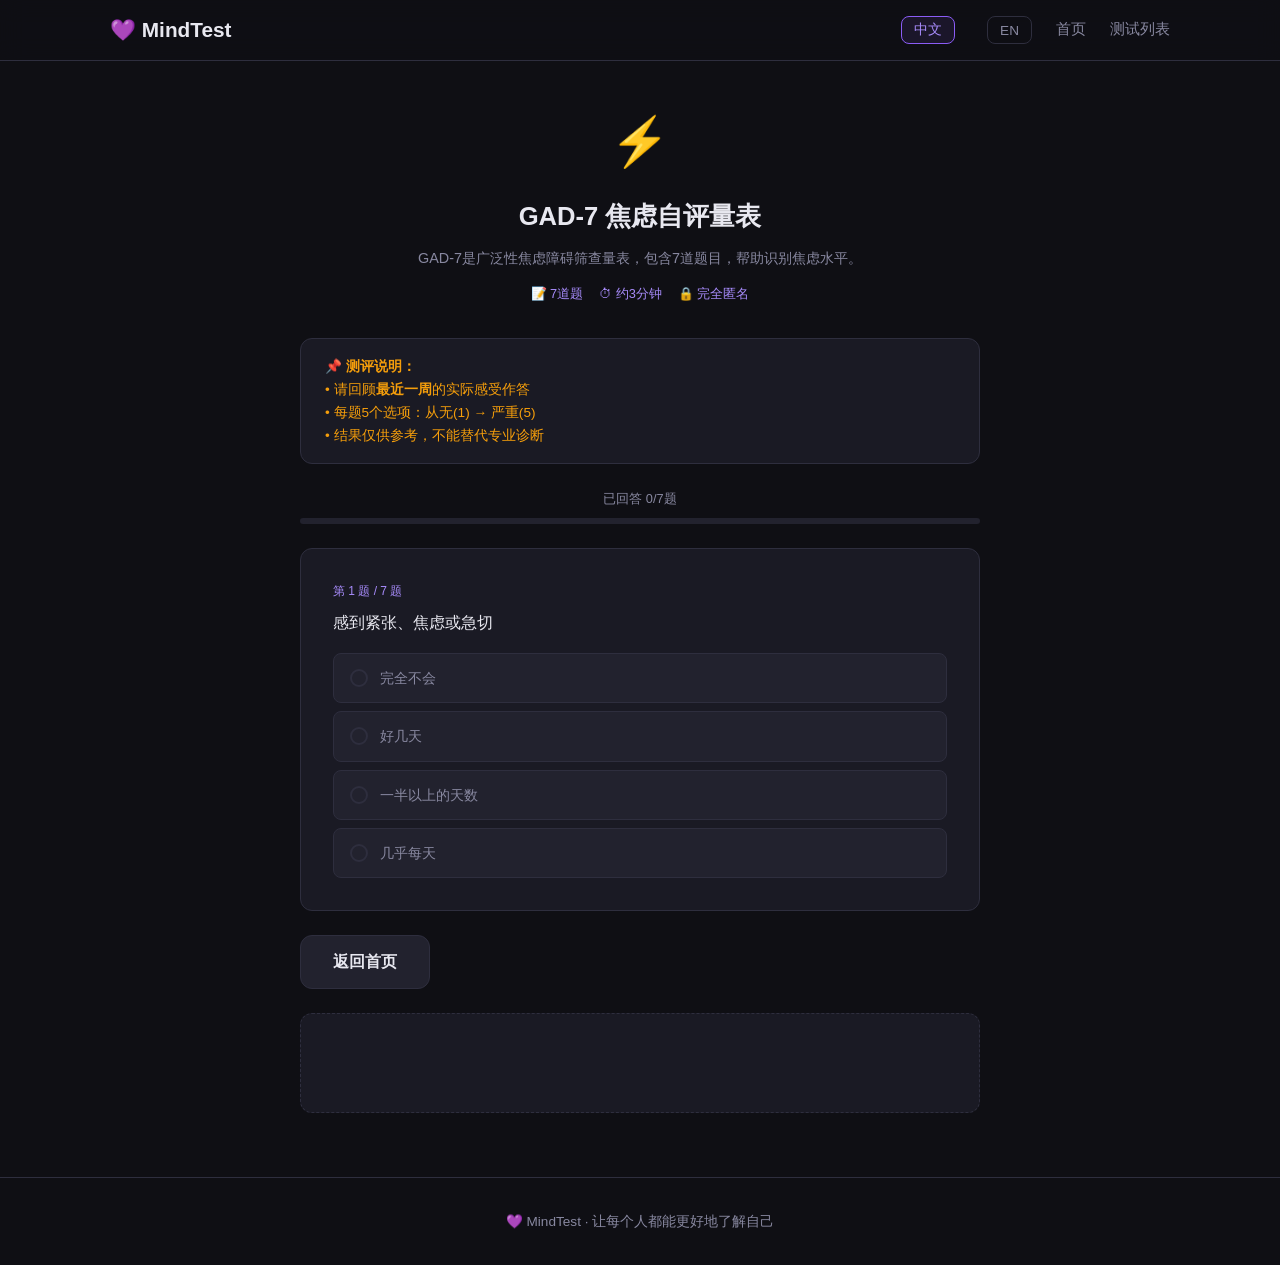
==== gad7.html @ 60235824 "Fix empty string falsy issue: use explicit null/undefined check for translation keys" ====
<!DOCTYPE html>
<html lang="zh-CN">
<head>
<script async src="https://pagead2.googlesyndication.com/pagead/js/adsbygoogle.js?client=ca-pub-4116656020104879" crossorigin="anonymous"></script>
<meta charset="UTF-8">
<meta name="google-adsense-account" content="ca-pub-4116656020104879">
<meta name="viewport" content="width=device-width, initial-scale=1.0">
<title data-i18n="gad7_title_page">GAD-7 焦虑自评量表 | 焦虑症筛查测试 - MindTest</title>
<meta name="description" content="免费在线GAD-7焦虑自评量表，广泛性焦虑障碍筛查工具，7道题快速评估您的焦虑水平。">
<link rel="stylesheet" href="css/style.css">
</head>
<body>
<header class="site-header">
  <div class="container header-inner">
    <a href="index.html" class="logo">💜 MindTest</a>
    <nav class="nav">      <button onclick="switchLang('zh')" id="lang-zh" class="lang-btn active">中文</button>      <button onclick="switchLang('en')" id="lang-en" class="lang-btn">EN</button>
      <a href="index.html" data-i18n="home">首页</a>
      <a href="index.html#tests" data-i18n="tests">所有测试</a>
    </nav>
  </div>
</header>

<div class="test-page">
  <div class="test-header">
    <div class="test-icon">⚡</div>
    <h2 data-i18n="gad7_title">GAD-7 焦虑自评量表</h2>
    <p data-i18n="gad7_desc">GAD-7（广泛性焦虑量表-7项）是广泛性焦虑障碍的筛查工具，7道题即可快速识别焦虑水平，已被临床广泛使用。</p>
    <div class="meta">
      <span data-i18n="gad7_meta_0">📝 7道题</span>
      <span data-i18n="gad7_meta_1">⏱ 约3分钟</span>
      <span data-i18n="gad7_meta_2">🔒 完全匿名</span>
    </div>
  </div>

  <div class="disclaimer" style="margin-bottom:24px;text-align:left" data-i18n="disclaimer_test">
    📌 <strong >测评说明：</strong><br>
    • 请回顾<strong>最近一周</strong>的实际感受作答<br>
    • 每题5个选项：从无(1) → 严重(5)<br>
    • 结果仅供参考，不能替代专业诊断
  </div>

  <div class="progress-text" id="progress-text" data-i18n="progress_text">请完成所有题目后点击提交</div>
  <div class="progress-bar"><div class="progress-fill" id="progress-fill" style="width:0%"></div></div>

  <div id="questions-container"></div>

  <div class="test-actions">
    <a href="index.html" class="btn btn-secondary" data-i18n="back_home">返回首页</a>
    <span></span>
  </div>

  <div class="ad-placeholder" style="margin-top:24px">
    <ins class="adsbygoogle"
          style="display:block"
          data-ad-client="ca-pub-4116656020104879"
          data-ad-slot="4402557622"
          data-ad-format="auto"
          data-full-width-responsive="true"></ins>
  </div>
</div>

<footer class="site-footer">
  <div class="container">
    <p>💜 MindTest · <span data-i18n="footer_slogan">让每个人都能更好地了解自己</span></p>
  </div>
</footer>

<script src="js/tests.js?v=5"></script>
<script src="js/config.js?v=5"></script>
<script src="js/i18n.js?v=5"></script>
<script src="js/main.js?v=5"></script>
<script>(adsbygoogle = window.adsbygoogle || []).push({});</script>
</body>
</html>
---- css/style.css ----
/* ========== Reset & Base ========== */
*, *::before, *::after { box-sizing: border-box; margin: 0; padding: 0; }

:root {
  --bg: #0f0f14;
  --surface: #1a1a24;
  --surface2: #22222e;
  --border: #2e2e3e;
  --text: #e8e8f0;
  --text-muted: #8888a0;
  --accent: #8b5cf6;
  --accent-light: #a78bfa;
  --accent-glow: rgba(139, 92, 246, 0.3);
  --success: #22c55e;
  --warning: #f59e0b;
  --danger: #ef4444;
  --radius: 12px;
  --radius-sm: 8px;
}

body {
  font-family: -apple-system, BlinkMacSystemFont, "Segoe UI", "PingFang SC", "Hiragino Sans GB", "Microsoft YaHei", sans-serif;
  background: var(--bg);
  color: var(--text);
  line-height: 1.7;
  min-height: 100vh;
}

.container { max-width: 1100px; margin: 0 auto; padding: 0 20px; }
a { color: var(--accent-light); text-decoration: none; }
a:hover { color: var(--accent); }

/* ========== Header ========== */
.lang-btn { background: transparent; border: 1px solid var(--border); color: var(--text-muted); padding: 4px 12px; border-radius: var(--radius-sm); cursor: pointer; font-size: 0.85rem; transition: all .2s; margin-left: 8px; }
.lang-btn:hover, .lang-btn.active { border-color: var(--accent); color: var(--accent-light); background: rgba(139,92,246,0.1); }
.site-header {
  background: rgba(15,15,20,0.9);
  backdrop-filter: blur(12px);
  border-bottom: 1px solid var(--border);
  position: sticky; top: 0; z-index: 100;
}
.header-inner { display: flex; align-items: center; justify-content: space-between; height: 60px; }
.logo { font-size: 1.3rem; font-weight: 700; color: var(--text) !important; }
.nav { display: flex; gap: 24px; }
.nav a { color: var(--text-muted); font-size: 0.95rem; transition: color .2s; }
.nav a:hover, .nav a.active { color: var(--accent-light); }

/* ========== Hero ========== */
.hero {
  padding: 80px 0 60px;
  text-align: center;
  background: radial-gradient(ellipse at 50% 0%, var(--accent-glow) 0%, transparent 60%);
}
.hero h1 { font-size: 2.4rem; font-weight: 800; margin-bottom: 16px; line-height: 1.3; }
.hero p { font-size: 1.1rem; color: var(--text-muted); margin-bottom: 32px; }
.btn { display: inline-block; padding: 12px 32px; border-radius: var(--radius); font-weight: 600; font-size: 1rem; transition: all .2s; cursor: pointer; border: none; }
.btn-primary { background: var(--accent); color: #fff; }
.btn-primary:hover { background: var(--accent-light); color: #fff; transform: translateY(-1px); box-shadow: 0 8px 24px var(--accent-glow); }

/* ========== Tests Section ========== */
.tests-section { padding: 60px 0; }
.section-title { font-size: 1.6rem; font-weight: 700; margin-bottom: 32px; text-align: center; }
.tests-grid { display: grid; grid-template-columns: repeat(auto-fill, minmax(300px, 1fr)); gap: 20px; }

.test-card {
  background: var(--surface);
  border: 1px solid var(--border);
  border-radius: var(--radius);
  padding: 28px;
  transition: all .25s;
  display: block;
  color: var(--text);
}
.test-card:hover { border-color: var(--accent); transform: translateY(-3px); box-shadow: 0 12px 32px rgba(0,0,0,.3); }
.test-icon { font-size: 2.2rem; margin-bottom: 12px; }
.test-card h3 { font-size: 1.15rem; font-weight: 700; margin-bottom: 8px; }
.test-card p { font-size: 0.9rem; color: var(--text-muted); margin-bottom: 16px; }
.test-meta { font-size: 0.8rem; color: var(--accent-light); background: var(--surface2); padding: 4px 10px; border-radius: 20px; }

/* ========== Features ========== */
.features { padding: 60px 0; background: var(--surface); }
.features-grid { display: grid; grid-template-columns: repeat(auto-fill, minmax(220px, 1fr)); gap: 24px; }
.feature-item { text-align: center; padding: 20px; }
.feature-icon { font-size: 2rem; margin-bottom: 12px; }
.feature-item h3 { font-size: 1rem; margin-bottom: 8px; }
.feature-item p { font-size: 0.85rem; color: var(--text-muted); }

/* ========== About ========== */
.about-section { padding: 60px 0; }
.about-section p { max-width: 700px; margin: 0 auto 16px; text-align: center; color: var(--text-muted); }
.disclaimer { background: var(--surface); border: 1px solid var(--border); border-radius: var(--radius); padding: 16px 24px; font-size: 0.85rem; color: var(--warning); margin-top: 24px; text-align: center; display: block; }
.about-section .disclaimer { margin: 24px auto 0; max-width: 700px; }

/* ========== Footer ========== */
.site-footer { padding: 32px 0; text-align: center; border-top: 1px solid var(--border); color: var(--text-muted); font-size: 0.85rem; }
.footer-note { font-size: 0.75rem; margin-top: 8px; }

/* ========== Test Page ========== */
.test-page { max-width: 720px; margin: 0 auto; padding: 40px 20px; }
.test-header { text-align: center; margin-bottom: 32px; }
.test-header .test-icon { font-size: 3rem; }
.test-header h2 { font-size: 1.6rem; margin: 12px 0 8px; }
.test-header p { color: var(--text-muted); font-size: 0.9rem; }
.test-header .meta { display: inline-flex; gap: 16px; margin-top: 12px; font-size: 0.8rem; color: var(--accent-light); }

.progress-bar { background: var(--surface2); border-radius: 20px; height: 6px; margin-bottom: 24px; overflow: hidden; }
.progress-fill { height: 100%; background: var(--accent); border-radius: 20px; transition: width .3s; }
.progress-text { text-align: center; font-size: 0.8rem; color: var(--text-muted); margin-bottom: 8px; }

.question-block { background: var(--surface); border: 1px solid var(--border); border-radius: var(--radius); padding: 32px; margin-bottom: 16px; animation: fadeIn 0.3s ease; }
@keyframes fadeIn { from { opacity: 0; transform: translateY(10px); } to { opacity: 1; transform: translateY(0); } }
.question-num { font-size: 0.75rem; color: var(--accent-light); margin-bottom: 8px; }
.question-text { font-size: 1rem; font-weight: 500; margin-bottom: 16px; }
.options { display: flex; flex-direction: column; gap: 8px; }
.option-label { display: flex; align-items: center; gap: 12px; padding: 12px 16px; background: var(--surface2); border: 1px solid var(--border); border-radius: var(--radius-sm); cursor: pointer; transition: all .2s; }
.option-label:hover { border-color: var(--accent); background: rgba(139,92,246,0.1); }
.option-label input { display: none; }
.option-label .radio { width: 18px; height: 18px; border: 2px solid var(--border); border-radius: 50%; display: flex; align-items: center; justify-content: center; flex-shrink: 0; transition: all .2s; }
.option-label input:checked ~ .radio { border-color: var(--accent); background: var(--accent); }
.option-label input:checked ~ .radio::after { content: ""; width: 6px; height: 6px; background: #fff; border-radius: 50%; }
.option-label input:checked ~ .option-text { color: var(--accent-light); }
.option-text { font-size: 0.9rem; color: var(--text-muted); transition: color .2s; }

.test-actions { display: flex; justify-content: space-between; margin-top: 24px; gap: 12px; }
.btn-secondary { background: var(--surface2); color: var(--text); border: 1px solid var(--border); }
.btn-secondary:hover { border-color: var(--accent); color: var(--text); }
.btn:disabled { opacity: 0.4; cursor: not-allowed; }

/* ========== Result Page ========== */
.result-page { max-width: 720px; margin: 0 auto; padding: 40px 20px; }
.result-card { background: var(--surface); border: 1px solid var(--border); border-radius: var(--radius); padding: 32px; margin-bottom: 24px; text-align: center; }
.result-score { font-size: 3rem; font-weight: 800; color: var(--accent-light); }
.result-level { font-size: 1.2rem; margin: 8px 0; font-weight: 600; }
.result-desc { color: var(--text-muted); font-size: 0.9rem; }
.level-normal { color: var(--success); }
.level-mild { color: var(--warning); }
.level-severe { color: var(--danger); }

.factor-grid { display: grid; grid-template-columns: repeat(auto-fill, minmax(200px, 1fr)); gap: 12px; margin-top: 20px; }
.factor-item { background: var(--surface2); border-radius: var(--radius-sm); padding: 16px; text-align: center; }
.factor-name { font-size: 0.85rem; color: var(--text-muted); margin-bottom: 4px; }
.factor-score { font-size: 1.4rem; font-weight: 700; }
.factor-bar { height: 4px; background: var(--border); border-radius: 2px; margin-top: 8px; overflow: hidden; }
.factor-bar-fill { height: 100%; border-radius: 2px; }

.result-actions { display: flex; justify-content: center; gap: 12px; margin-top: 32px; }

.ad-placeholder {
  background: var(--surface);
  border: 1px dashed var(--border);
  border-radius: var(--radius);
  padding: 16px;
  margin: 24px 0;
  min-height: 100px;
  display: flex;
  align-items: center;
  justify-content: center;
}
.ad-placeholder ins {
  border: none;
  margin: 0;
  padding: 0;
}

@media (max-width: 600px) {
  .hero h1 { font-size: 1.6rem; }
  .tests-grid { grid-template-columns: 1fr; }
  .nav { gap: 16px; }
}
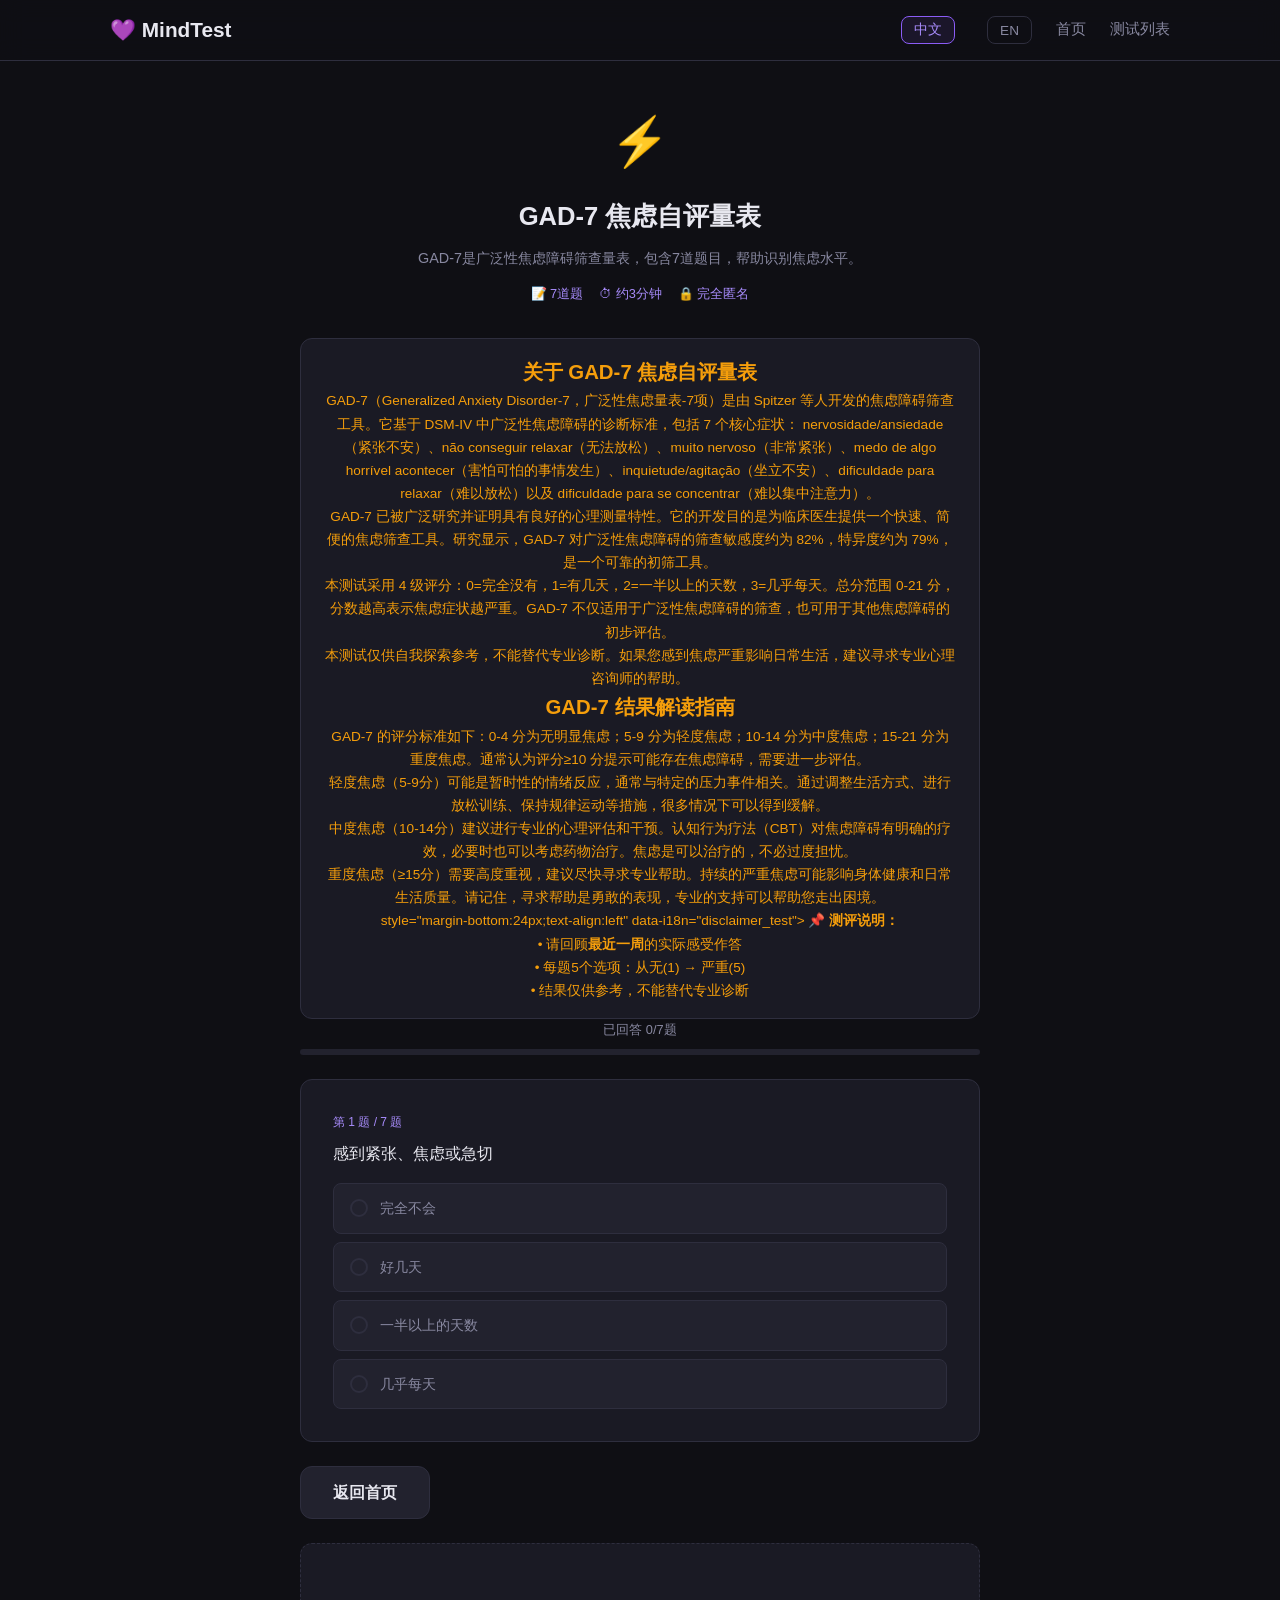
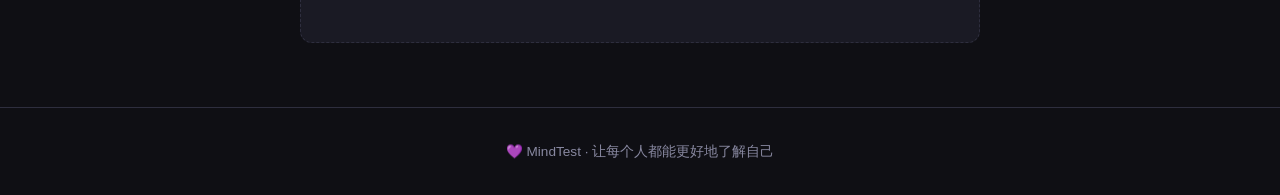
==== commit 419c858c: "Add substantial content to test pages for AdSense approval" ====
--- a/gad7.html
+++ b/gad7.html
@@ -32,7 +32,25 @@
     </div>
   </div>
 
-  <div class="disclaimer" style="margin-bottom:24px;text-align:left" data-i18n="disclaimer_test">
+  <div class="disclaimer"
+  <!-- Test Description -->
+  <div class="test-content-section">
+    <h2 data-i18n="gad7_intro_title">关于 GAD-7 焦虑自评量表</h2>
+    <p data-i18n="gad7_intro_p1">GAD-7（Generalized Anxiety Disorder-7，广泛性焦虑量表-7项）是由 Spitzer 等人开发的焦虑障碍筛查工具。它基于 DSM-IV 中广泛性焦虑障碍的诊断标准，包括 7 个核心症状： nervosidade/ansiedade（紧张不安）、não conseguir relaxar（无法放松）、muito nervoso（非常紧张）、medo de algo horrível acontecer（害怕可怕的事情发生）、inquietude/agitação（坐立不安）、dificuldade para relaxar（难以放松）以及 dificuldade para se concentrar（难以集中注意力）。</p>
+    <p data-i18n="gad7_intro_p2">GAD-7 已被广泛研究并证明具有良好的心理测量特性。它的开发目的是为临床医生提供一个快速、简便的焦虑筛查工具。研究显示，GAD-7 对广泛性焦虑障碍的筛查敏感度约为 82%，特异度约为 79%，是一个可靠的初筛工具。</p>
+    <p data-i18n="gad7_intro_p3">本测试采用 4 级评分：0=完全没有，1=有几天，2=一半以上的天数，3=几乎每天。总分范围 0-21 分，分数越高表示焦虑症状越严重。GAD-7 不仅适用于广泛性焦虑障碍的筛查，也可用于其他焦虑障碍的初步评估。</p>
+    <p data-i18n="gad7_intro_p4">本测试仅供自我探索参考，不能替代专业诊断。如果您感到焦虑严重影响日常生活，建议寻求专业心理咨询师的帮助。</p>
+  </div>
+
+  <!-- Result Interpretation -->
+  <div class="test-content-section">
+    <h2 data-i18n="gad7_result_title">GAD-7 结果解读指南</h2>
+    <p data-i18n="gad7_result_p1">GAD-7 的评分标准如下：0-4 分为无明显焦虑；5-9 分为轻度焦虑；10-14 分为中度焦虑；15-21 分为重度焦虑。通常认为评分≥10 分提示可能存在焦虑障碍，需要进一步评估。</p>
+    <p data-i18n="gad7_result_p2">轻度焦虑（5-9分）可能是暂时性的情绪反应，通常与特定的压力事件相关。通过调整生活方式、进行放松训练、保持规律运动等措施，很多情况下可以得到缓解。</p>
+    <p data-i18n="gad7_result_p3">中度焦虑（10-14分）建议进行专业的心理评估和干预。认知行为疗法（CBT）对焦虑障碍有明确的疗效，必要时也可以考虑药物治疗。焦虑是可以治疗的，不必过度担忧。</p>
+    <p data-i18n="gad7_result_p4">重度焦虑（≥15分）需要高度重视，建议尽快寻求专业帮助。持续的严重焦虑可能影响身体健康和日常生活质量。请记住，寻求帮助是勇敢的表现，专业的支持可以帮助您走出困境。</p>
+  </div>
+ style="margin-bottom:24px;text-align:left" data-i18n="disclaimer_test">
     📌 <strong >测评说明：</strong><br>
     • 请回顾<strong>最近一周</strong>的实际感受作答<br>
     • 每题5个选项：从无(1) → 严重(5)<br>
@@ -65,10 +83,10 @@
   </div>
 </footer>
 
-<script src="js/tests.js?v=5"></script>
-<script src="js/config.js?v=5"></script>
-<script src="js/i18n.js?v=5"></script>
-<script src="js/main.js?v=5"></script>
+<script src="js/tests.js?v=7"></script>
+<script src="js/config.js?v=7"></script>
+<script src="js/i18n.js?v=7"></script>
+<script src="js/main.js?v=7"></script>
 <script>(adsbygoogle = window.adsbygoogle || []).push({});</script>
 </body>
 </html>
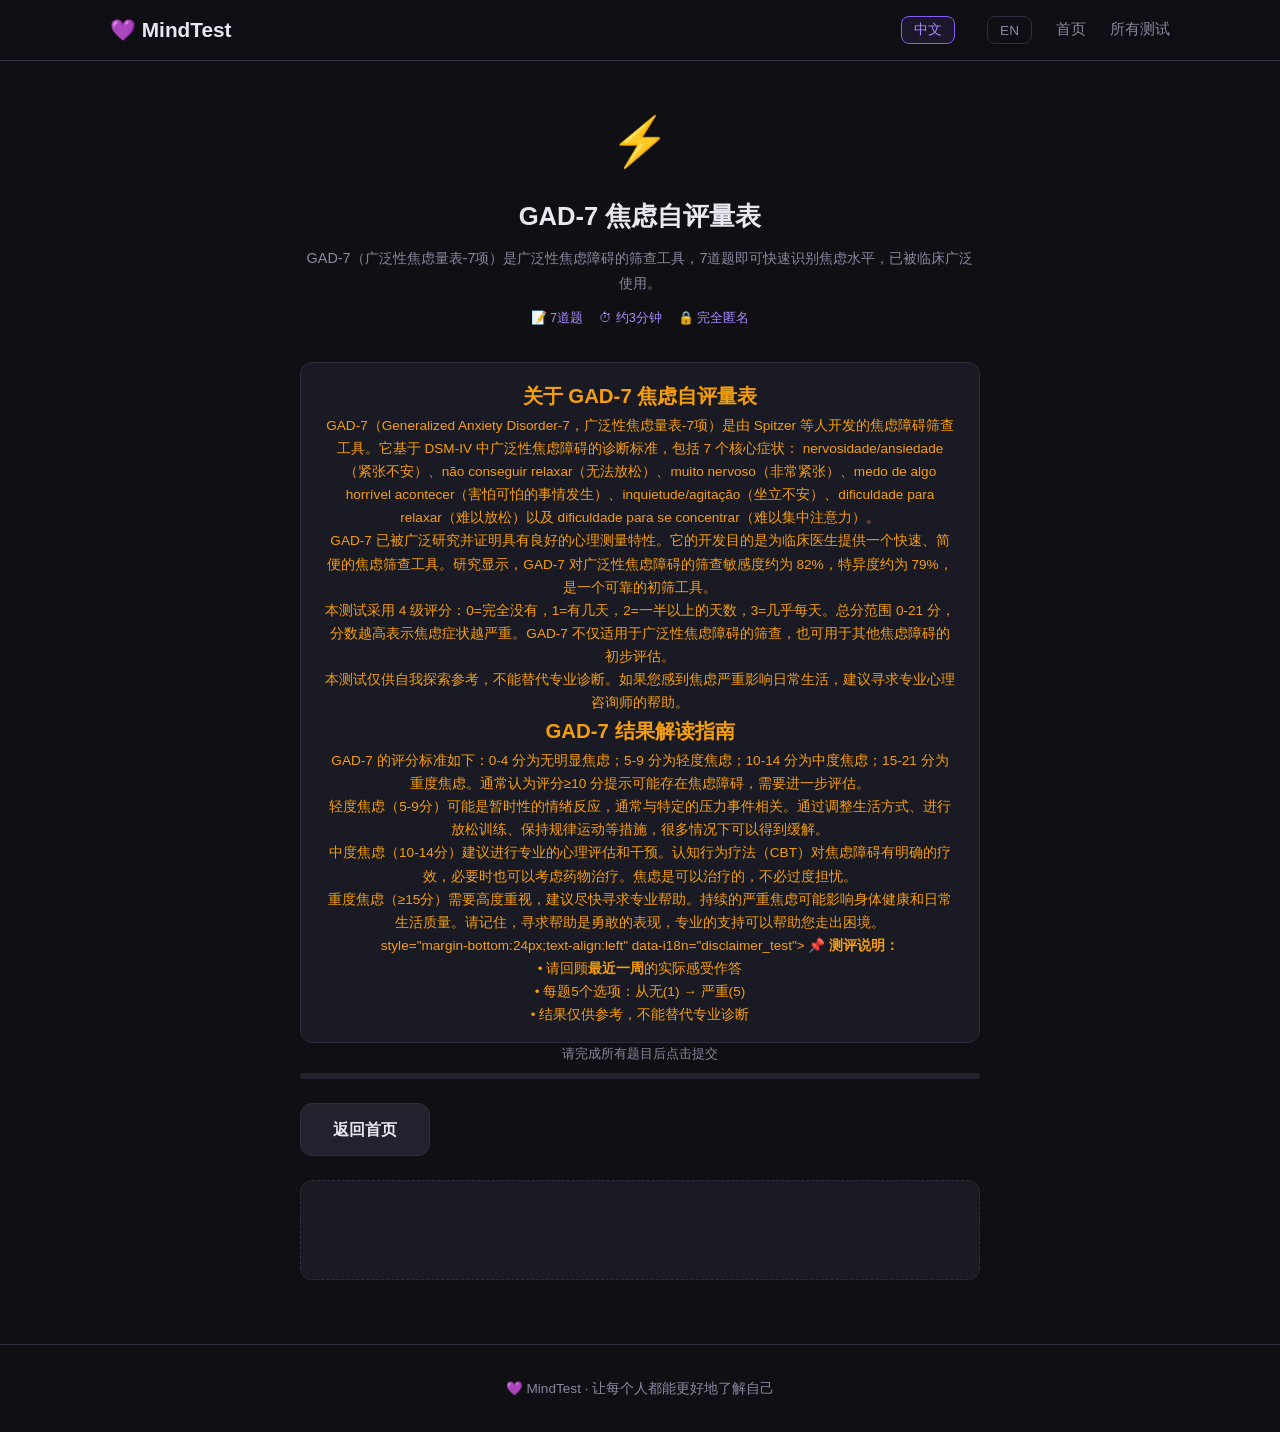
==== commit 30e4503c: "Fix broken disclaimer divs in test pages" ====
--- a/gad7.html
+++ b/gad7.html
@@ -83,10 +83,10 @@
   </div>
 </footer>
 
-<script src="js/tests.js?v=7"></script>
-<script src="js/config.js?v=7"></script>
-<script src="js/i18n.js?v=7"></script>
-<script src="js/main.js?v=7"></script>
+<script src="js/tests.js?v=8"></script>
+<script src="js/config.js?v=8"></script>
+<script src="js/i18n.js?v=8"></script>
+<script src="js/main.js?v=8"></script>
 <script>(adsbygoogle = window.adsbygoogle || []).push({});</script>
 </body>
 </html>
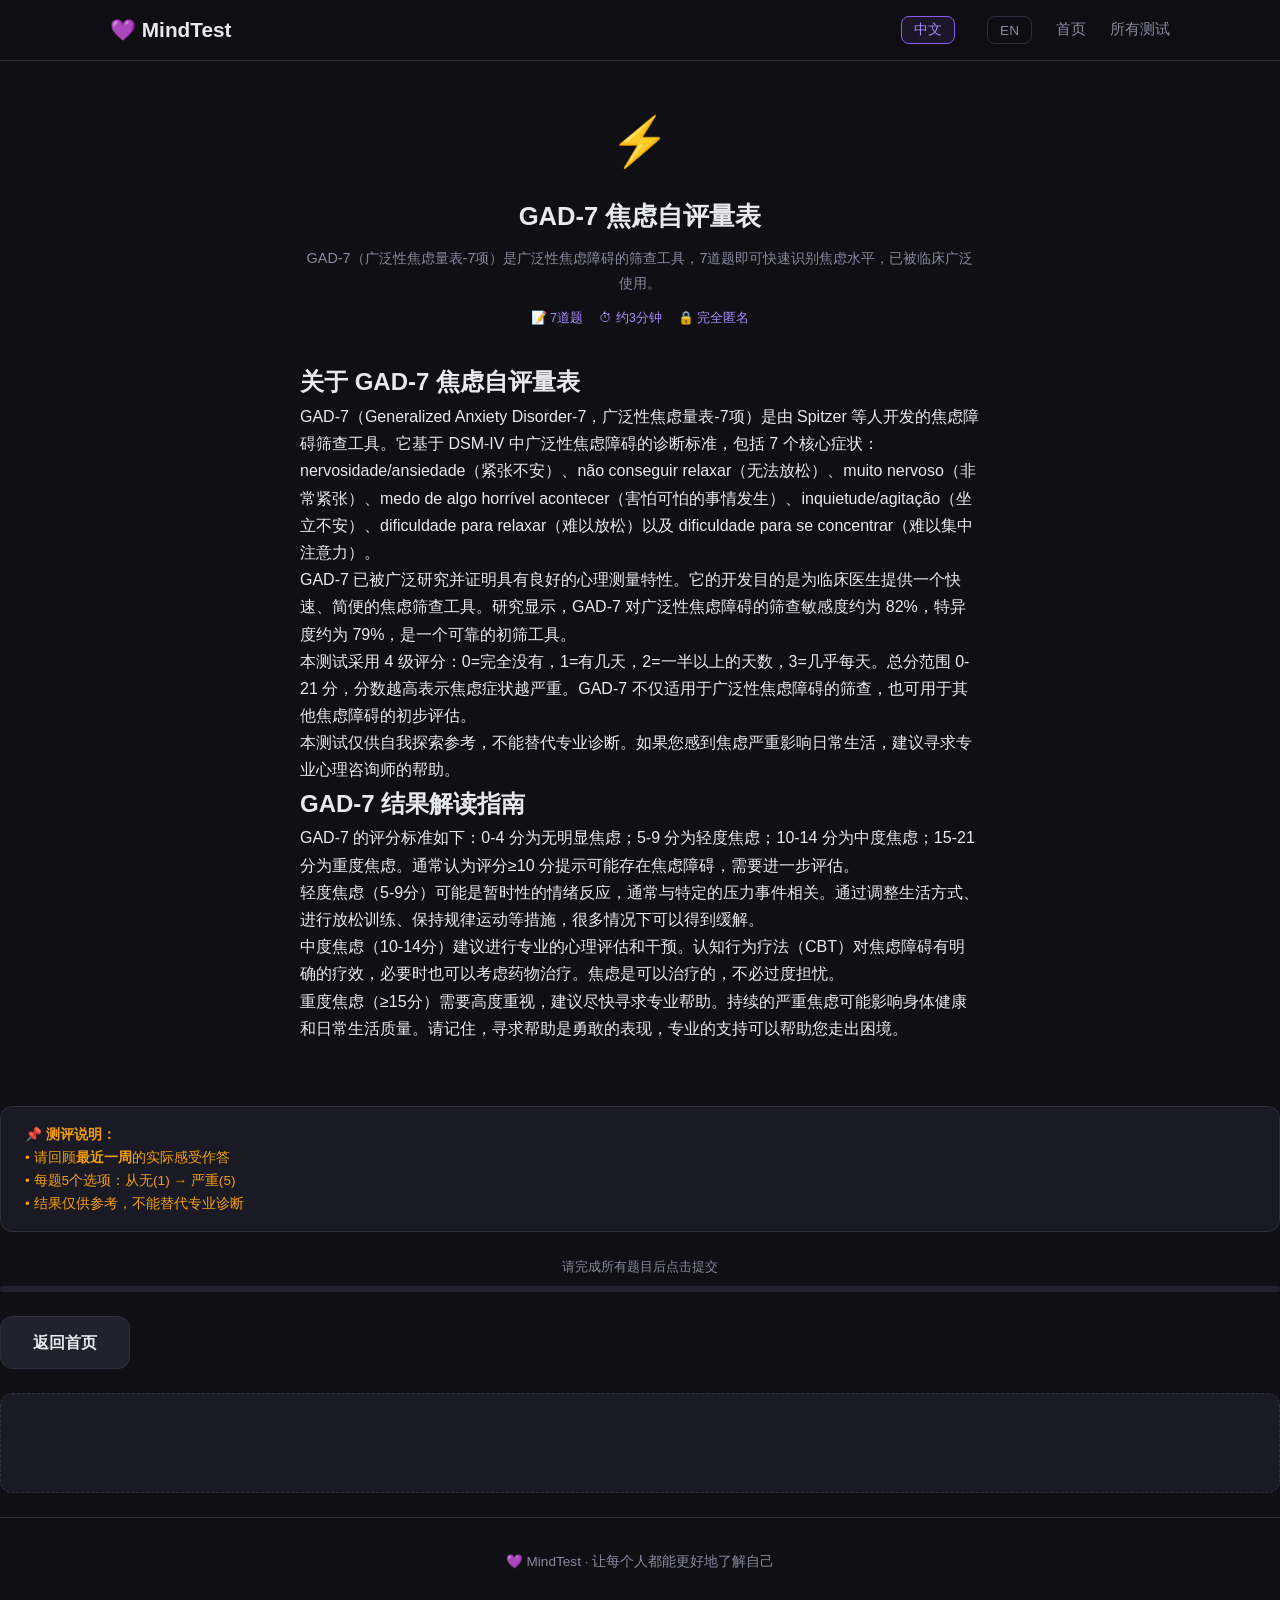
==== commit a3dca4e2: "Fix HTML structure: proper disclaimer div placement and update cache version to v=9" ====
--- a/gad7.html
+++ b/gad7.html
@@ -1,92 +1,93 @@
-<!DOCTYPE html>
-<html lang="zh-CN">
-<head>
-<script async src="https://pagead2.googlesyndication.com/pagead/js/adsbygoogle.js?client=ca-pub-4116656020104879" crossorigin="anonymous"></script>
-<meta charset="UTF-8">
-<meta name="google-adsense-account" content="ca-pub-4116656020104879">
-<meta name="viewport" content="width=device-width, initial-scale=1.0">
-<title data-i18n="gad7_title_page">GAD-7 焦虑自评量表 | 焦虑症筛查测试 - MindTest</title>
-<meta name="description" content="免费在线GAD-7焦虑自评量表，广泛性焦虑障碍筛查工具，7道题快速评估您的焦虑水平。">
-<link rel="stylesheet" href="css/style.css">
-</head>
-<body>
-<header class="site-header">
-  <div class="container header-inner">
-    <a href="index.html" class="logo">💜 MindTest</a>
-    <nav class="nav">      <button onclick="switchLang('zh')" id="lang-zh" class="lang-btn active">中文</button>      <button onclick="switchLang('en')" id="lang-en" class="lang-btn">EN</button>
-      <a href="index.html" data-i18n="home">首页</a>
-      <a href="index.html#tests" data-i18n="tests">所有测试</a>
-    </nav>
-  </div>
-</header>
-
-<div class="test-page">
-  <div class="test-header">
-    <div class="test-icon">⚡</div>
-    <h2 data-i18n="gad7_title">GAD-7 焦虑自评量表</h2>
-    <p data-i18n="gad7_desc">GAD-7（广泛性焦虑量表-7项）是广泛性焦虑障碍的筛查工具，7道题即可快速识别焦虑水平，已被临床广泛使用。</p>
-    <div class="meta">
-      <span data-i18n="gad7_meta_0">📝 7道题</span>
-      <span data-i18n="gad7_meta_1">⏱ 约3分钟</span>
-      <span data-i18n="gad7_meta_2">🔒 完全匿名</span>
-    </div>
-  </div>
-
-  <div class="disclaimer"
-  <!-- Test Description -->
-  <div class="test-content-section">
-    <h2 data-i18n="gad7_intro_title">关于 GAD-7 焦虑自评量表</h2>
-    <p data-i18n="gad7_intro_p1">GAD-7（Generalized Anxiety Disorder-7，广泛性焦虑量表-7项）是由 Spitzer 等人开发的焦虑障碍筛查工具。它基于 DSM-IV 中广泛性焦虑障碍的诊断标准，包括 7 个核心症状： nervosidade/ansiedade（紧张不安）、não conseguir relaxar（无法放松）、muito nervoso（非常紧张）、medo de algo horrível acontecer（害怕可怕的事情发生）、inquietude/agitação（坐立不安）、dificuldade para relaxar（难以放松）以及 dificuldade para se concentrar（难以集中注意力）。</p>
-    <p data-i18n="gad7_intro_p2">GAD-7 已被广泛研究并证明具有良好的心理测量特性。它的开发目的是为临床医生提供一个快速、简便的焦虑筛查工具。研究显示，GAD-7 对广泛性焦虑障碍的筛查敏感度约为 82%，特异度约为 79%，是一个可靠的初筛工具。</p>
-    <p data-i18n="gad7_intro_p3">本测试采用 4 级评分：0=完全没有，1=有几天，2=一半以上的天数，3=几乎每天。总分范围 0-21 分，分数越高表示焦虑症状越严重。GAD-7 不仅适用于广泛性焦虑障碍的筛查，也可用于其他焦虑障碍的初步评估。</p>
-    <p data-i18n="gad7_intro_p4">本测试仅供自我探索参考，不能替代专业诊断。如果您感到焦虑严重影响日常生活，建议寻求专业心理咨询师的帮助。</p>
-  </div>
-
-  <!-- Result Interpretation -->
-  <div class="test-content-section">
-    <h2 data-i18n="gad7_result_title">GAD-7 结果解读指南</h2>
-    <p data-i18n="gad7_result_p1">GAD-7 的评分标准如下：0-4 分为无明显焦虑；5-9 分为轻度焦虑；10-14 分为中度焦虑；15-21 分为重度焦虑。通常认为评分≥10 分提示可能存在焦虑障碍，需要进一步评估。</p>
-    <p data-i18n="gad7_result_p2">轻度焦虑（5-9分）可能是暂时性的情绪反应，通常与特定的压力事件相关。通过调整生活方式、进行放松训练、保持规律运动等措施，很多情况下可以得到缓解。</p>
-    <p data-i18n="gad7_result_p3">中度焦虑（10-14分）建议进行专业的心理评估和干预。认知行为疗法（CBT）对焦虑障碍有明确的疗效，必要时也可以考虑药物治疗。焦虑是可以治疗的，不必过度担忧。</p>
-    <p data-i18n="gad7_result_p4">重度焦虑（≥15分）需要高度重视，建议尽快寻求专业帮助。持续的严重焦虑可能影响身体健康和日常生活质量。请记住，寻求帮助是勇敢的表现，专业的支持可以帮助您走出困境。</p>
-  </div>
- style="margin-bottom:24px;text-align:left" data-i18n="disclaimer_test">
-    📌 <strong >测评说明：</strong><br>
-    • 请回顾<strong>最近一周</strong>的实际感受作答<br>
-    • 每题5个选项：从无(1) → 严重(5)<br>
-    • 结果仅供参考，不能替代专业诊断
-  </div>
-
-  <div class="progress-text" id="progress-text" data-i18n="progress_text">请完成所有题目后点击提交</div>
-  <div class="progress-bar"><div class="progress-fill" id="progress-fill" style="width:0%"></div></div>
-
-  <div id="questions-container"></div>
-
-  <div class="test-actions">
-    <a href="index.html" class="btn btn-secondary" data-i18n="back_home">返回首页</a>
-    <span></span>
-  </div>
-
-  <div class="ad-placeholder" style="margin-top:24px">
-    <ins class="adsbygoogle"
-          style="display:block"
-          data-ad-client="ca-pub-4116656020104879"
-          data-ad-slot="4402557622"
-          data-ad-format="auto"
-          data-full-width-responsive="true"></ins>
-  </div>
-</div>
-
-<footer class="site-footer">
-  <div class="container">
-    <p>💜 MindTest · <span data-i18n="footer_slogan">让每个人都能更好地了解自己</span></p>
-  </div>
-</footer>
-
-<script src="js/tests.js?v=8"></script>
-<script src="js/config.js?v=8"></script>
-<script src="js/i18n.js?v=8"></script>
-<script src="js/main.js?v=8"></script>
-<script>(adsbygoogle = window.adsbygoogle || []).push({});</script>
-</body>
-</html>
+<!DOCTYPE html>
+<html lang="zh-CN">
+<head>
+<script async src="https://pagead2.googlesyndication.com/pagead/js/adsbygoogle.js?client=ca-pub-4116656020104879" crossorigin="anonymous"></script>
+<meta charset="UTF-8">
+<meta name="google-adsense-account" content="ca-pub-4116656020104879">
+<meta name="viewport" content="width=device-width, initial-scale=1.0">
+<title data-i18n="gad7_title_page">GAD-7 焦虑自评量表 | 焦虑症筛查测试 - MindTest</title>
+<meta name="description" content="免费在线GAD-7焦虑自评量表，广泛性焦虑障碍筛查工具，7道题快速评估您的焦虑水平。">
+<link rel="stylesheet" href="css/style.css">
+</head>
+<body>
+<header class="site-header">
+  <div class="container header-inner">
+    <a href="index.html" class="logo">💜 MindTest</a>
+    <nav class="nav">      <button onclick="switchLang('zh')" id="lang-zh" class="lang-btn active">中文</button>      <button onclick="switchLang('en')" id="lang-en" class="lang-btn">EN</button>
+      <a href="index.html" data-i18n="home">首页</a>
+      <a href="index.html#tests" data-i18n="tests">所有测试</a>
+    </nav>
+  </div>
+</header>
+
+<div class="test-page">
+  <div class="test-header">
+    <div class="test-icon">⚡</div>
+    <h2 data-i18n="gad7_title">GAD-7 焦虑自评量表</h2>
+    <p data-i18n="gad7_desc">GAD-7（广泛性焦虑量表-7项）是广泛性焦虑障碍的筛查工具，7道题即可快速识别焦虑水平，已被临床广泛使用。</p>
+    <div class="meta">
+      <span data-i18n="gad7_meta_0">📝 7道题</span>
+      <span data-i18n="gad7_meta_1">⏱ 约3分钟</span>
+      <span data-i18n="gad7_meta_2">🔒 完全匿名</span>
+    </div>
+  </div>
+
+  <!-- Test Description -->
+  <div class="test-content-section">
+    <h2 data-i18n="gad7_intro_title">关于 GAD-7 焦虑自评量表</h2>
+    <p data-i18n="gad7_intro_p1">GAD-7（Generalized Anxiety Disorder-7，广泛性焦虑量表-7项）是由 Spitzer 等人开发的焦虑障碍筛查工具。它基于 DSM-IV 中广泛性焦虑障碍的诊断标准，包括 7 个核心症状： nervosidade/ansiedade（紧张不安）、não conseguir relaxar（无法放松）、muito nervoso（非常紧张）、medo de algo horrível acontecer（害怕可怕的事情发生）、inquietude/agitação（坐立不安）、dificuldade para relaxar（难以放松）以及 dificuldade para se concentrar（难以集中注意力）。</p>
+    <p data-i18n="gad7_intro_p2">GAD-7 已被广泛研究并证明具有良好的心理测量特性。它的开发目的是为临床医生提供一个快速、简便的焦虑筛查工具。研究显示，GAD-7 对广泛性焦虑障碍的筛查敏感度约为 82%，特异度约为 79%，是一个可靠的初筛工具。</p>
+    <p data-i18n="gad7_intro_p3">本测试采用 4 级评分：0=完全没有，1=有几天，2=一半以上的天数，3=几乎每天。总分范围 0-21 分，分数越高表示焦虑症状越严重。GAD-7 不仅适用于广泛性焦虑障碍的筛查，也可用于其他焦虑障碍的初步评估。</p>
+    <p data-i18n="gad7_intro_p4">本测试仅供自我探索参考，不能替代专业诊断。如果您感到焦虑严重影响日常生活，建议寻求专业心理咨询师的帮助。</p>
+  </div>
+
+  <!-- Result Interpretation -->
+  <div class="test-content-section">
+    <h2 data-i18n="gad7_result_title">GAD-7 结果解读指南</h2>
+    <p data-i18n="gad7_result_p1">GAD-7 的评分标准如下：0-4 分为无明显焦虑；5-9 分为轻度焦虑；10-14 分为中度焦虑；15-21 分为重度焦虑。通常认为评分≥10 分提示可能存在焦虑障碍，需要进一步评估。</p>
+    <p data-i18n="gad7_result_p2">轻度焦虑（5-9分）可能是暂时性的情绪反应，通常与特定的压力事件相关。通过调整生活方式、进行放松训练、保持规律运动等措施，很多情况下可以得到缓解。</p>
+    <p data-i18n="gad7_result_p3">中度焦虑（10-14分）建议进行专业的心理评估和干预。认知行为疗法（CBT）对焦虑障碍有明确的疗效，必要时也可以考虑药物治疗。焦虑是可以治疗的，不必过度担忧。</p>
+    <p data-i18n="gad7_result_p4">重度焦虑（≥15分）需要高度重视，建议尽快寻求专业帮助。持续的严重焦虑可能影响身体健康和日常生活质量。请记住，寻求帮助是勇敢的表现，专业的支持可以帮助您走出困境。</p>
+  </div>
+ </div>
+
+  <div class="disclaimer" style="margin-bottom:24px;text-align:left" data-i18n="disclaimer_test">
+    📌 <strong >测评说明：</strong><br>
+    • 请回顾<strong>最近一周</strong>的实际感受作答<br>
+    • 每题5个选项：从无(1) → 严重(5)<br>
+    • 结果仅供参考，不能替代专业诊断
+  </div>
+
+  <div class="progress-text" id="progress-text" data-i18n="progress_text">请完成所有题目后点击提交</div>
+  <div class="progress-bar"><div class="progress-fill" id="progress-fill" style="width:0%"></div></div>
+
+  <div id="questions-container"></div>
+
+  <div class="test-actions">
+    <a href="index.html" class="btn btn-secondary" data-i18n="back_home">返回首页</a>
+    <span></span>
+  </div>
+
+  <div class="ad-placeholder" style="margin-top:24px">
+    <ins class="adsbygoogle"
+          style="display:block"
+          data-ad-client="ca-pub-4116656020104879"
+          data-ad-slot="4402557622"
+          data-ad-format="auto"
+          data-full-width-responsive="true"></ins>
+  </div>
+</div>
+
+<footer class="site-footer">
+  <div class="container">
+    <p>💜 MindTest · <span data-i18n="footer_slogan">让每个人都能更好地了解自己</span></p>
+  </div>
+</footer>
+
+<script src="js/tests.js?v=9"></script>
+<script src="js/config.js?v=9"></script>
+<script src="js/i18n.js?v=9"></script>
+<script src="js/main.js?v=9"></script>
+<script>(adsbygoogle = window.adsbygoogle || []).push({});</script>
+</body>
+</html>
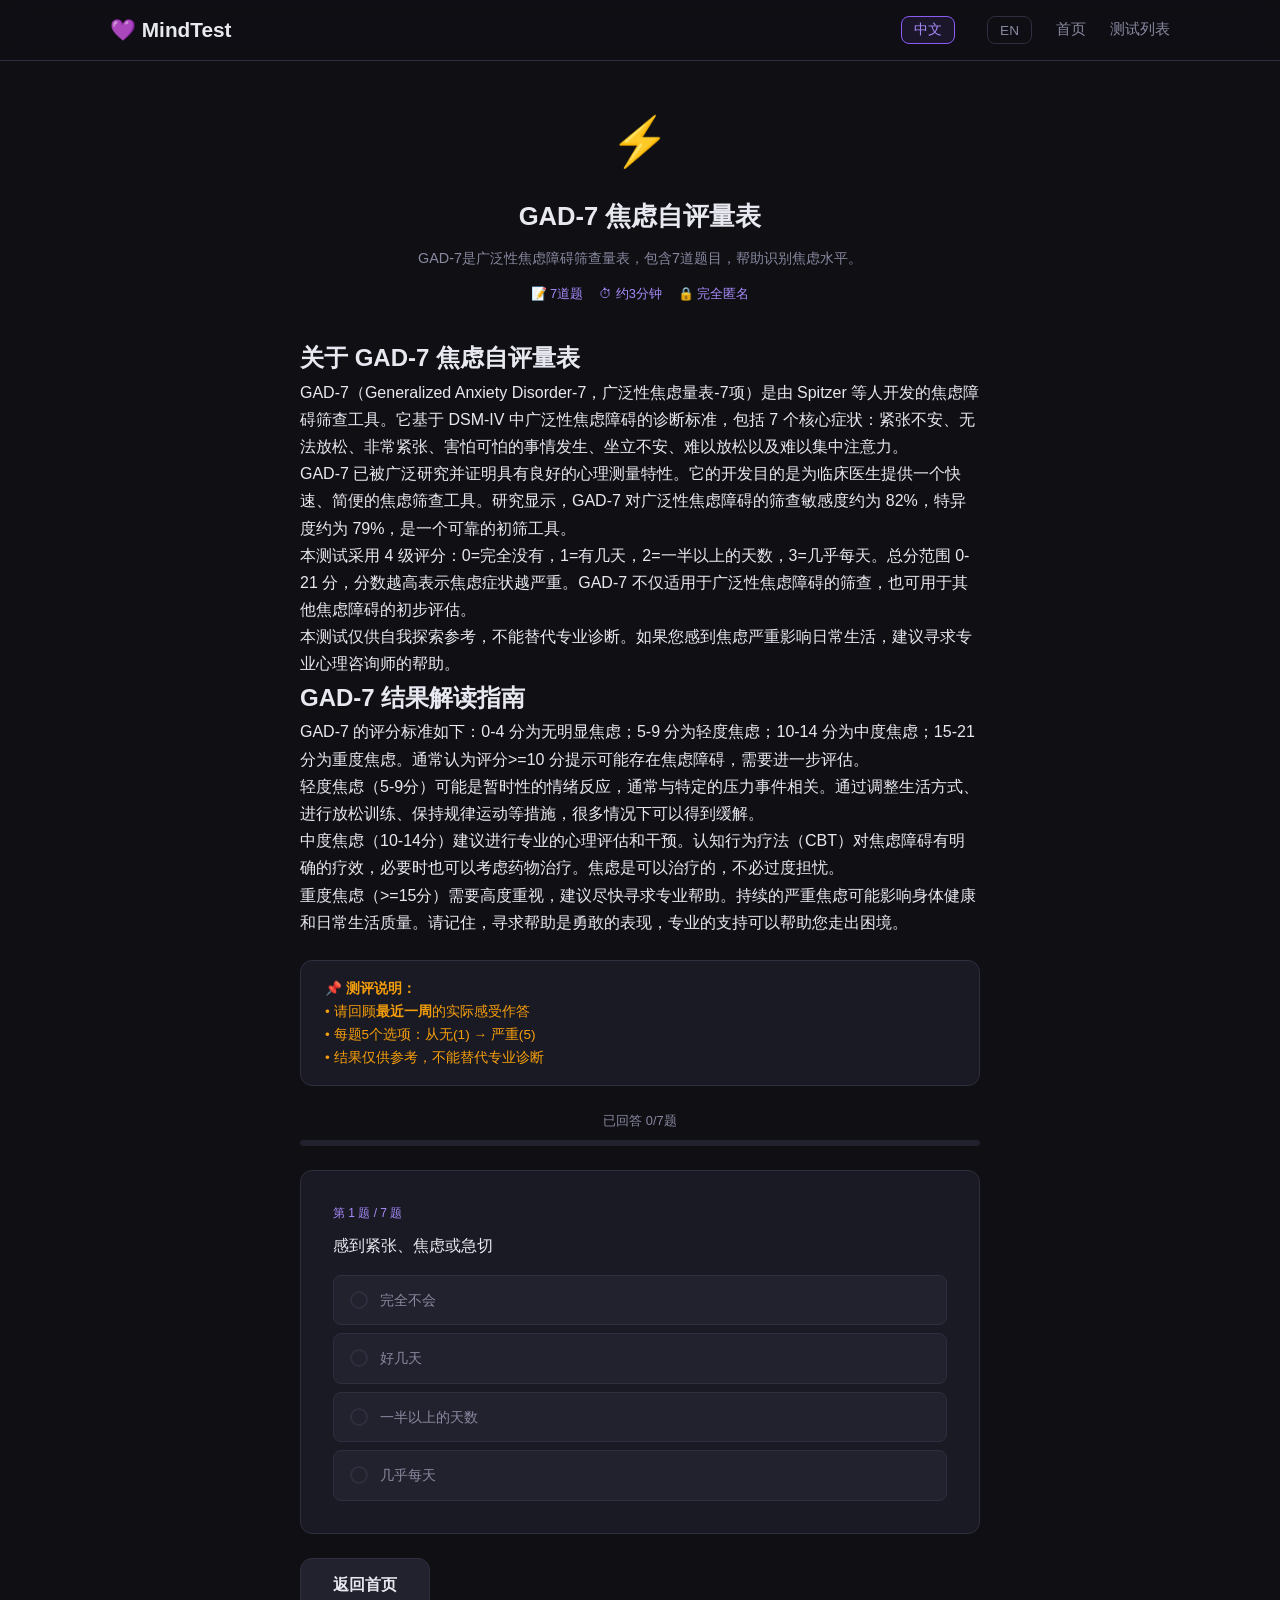
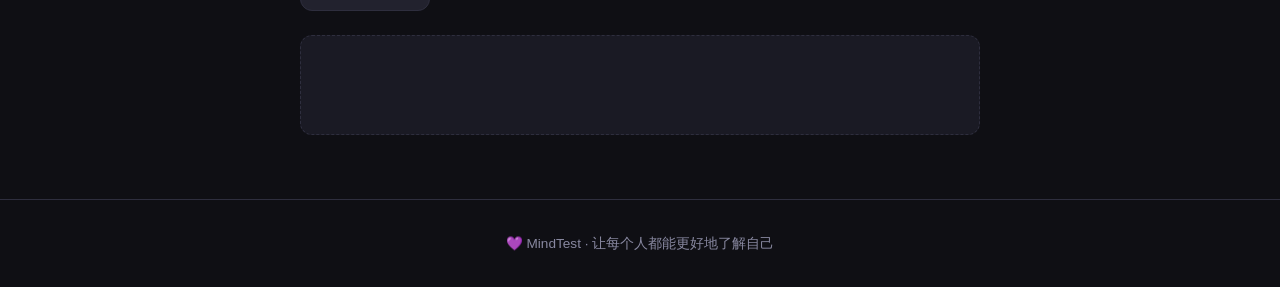
==== commit 2a211d5e: "Fix HTML structure: remove premature closing div in test pages" ====
--- a/gad7.html
+++ b/gad7.html
@@ -48,7 +48,6 @@
     <p data-i18n="gad7_result_p2">轻度焦虑（5-9分）可能是暂时性的情绪反应，通常与特定的压力事件相关。通过调整生活方式、进行放松训练、保持规律运动等措施，很多情况下可以得到缓解。</p>
     <p data-i18n="gad7_result_p3">中度焦虑（10-14分）建议进行专业的心理评估和干预。认知行为疗法（CBT）对焦虑障碍有明确的疗效，必要时也可以考虑药物治疗。焦虑是可以治疗的，不必过度担忧。</p>
     <p data-i18n="gad7_result_p4">重度焦虑（≥15分）需要高度重视，建议尽快寻求专业帮助。持续的严重焦虑可能影响身体健康和日常生活质量。请记住，寻求帮助是勇敢的表现，专业的支持可以帮助您走出困境。</p>
-  </div>
  </div>
 
   <div class="disclaimer" style="margin-bottom:24px;text-align:left" data-i18n="disclaimer_test">
@@ -84,10 +83,10 @@
   </div>
 </footer>
 
-<script src="js/tests.js?v=9"></script>
-<script src="js/config.js?v=9"></script>
-<script src="js/i18n.js?v=9"></script>
-<script src="js/main.js?v=9"></script>
+<script src="js/tests.js?v=11"></script>
+<script src="js/config.js?v=11"></script>
+<script src="js/i18n.js?v=11"></script>
+<script src="js/main.js?v=11"></script>
 <script>(adsbygoogle = window.adsbygoogle || []).push({});</script>
 </body>
 </html>
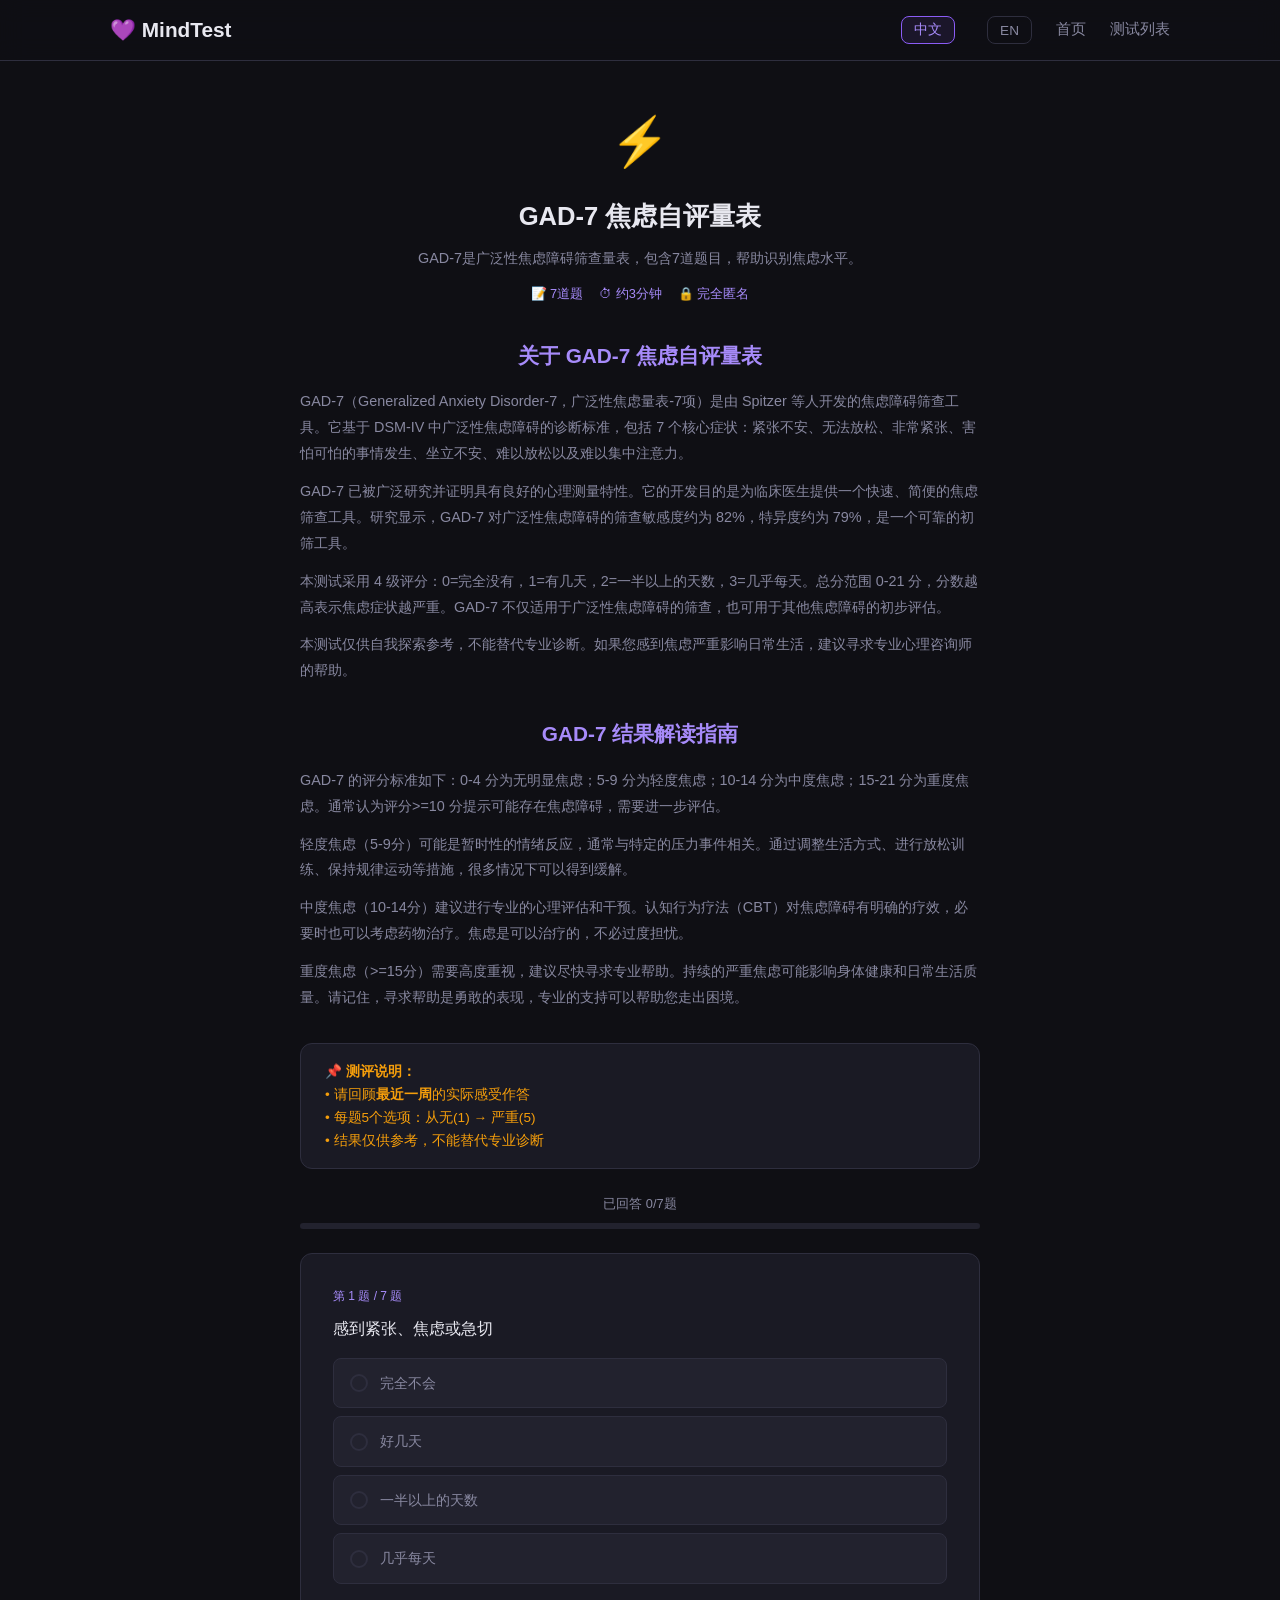
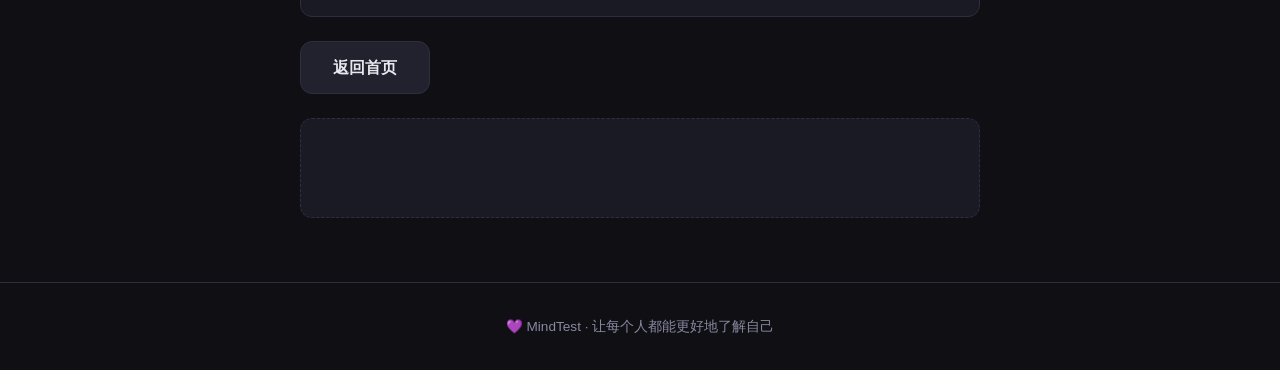
==== commit 88962139: "Fix test-content-section alignment: add CSS styles and update cache to v=12" ====
--- a/gad7.html
+++ b/gad7.html
@@ -1,92 +1,92 @@
-<!DOCTYPE html>
-<html lang="zh-CN">
-<head>
-<script async src="https://pagead2.googlesyndication.com/pagead/js/adsbygoogle.js?client=ca-pub-4116656020104879" crossorigin="anonymous"></script>
-<meta charset="UTF-8">
-<meta name="google-adsense-account" content="ca-pub-4116656020104879">
-<meta name="viewport" content="width=device-width, initial-scale=1.0">
-<title data-i18n="gad7_title_page">GAD-7 焦虑自评量表 | 焦虑症筛查测试 - MindTest</title>
-<meta name="description" content="免费在线GAD-7焦虑自评量表，广泛性焦虑障碍筛查工具，7道题快速评估您的焦虑水平。">
-<link rel="stylesheet" href="css/style.css">
-</head>
-<body>
-<header class="site-header">
-  <div class="container header-inner">
-    <a href="index.html" class="logo">💜 MindTest</a>
-    <nav class="nav">      <button onclick="switchLang('zh')" id="lang-zh" class="lang-btn active">中文</button>      <button onclick="switchLang('en')" id="lang-en" class="lang-btn">EN</button>
-      <a href="index.html" data-i18n="home">首页</a>
-      <a href="index.html#tests" data-i18n="tests">所有测试</a>
-    </nav>
-  </div>
-</header>
-
-<div class="test-page">
-  <div class="test-header">
-    <div class="test-icon">⚡</div>
-    <h2 data-i18n="gad7_title">GAD-7 焦虑自评量表</h2>
-    <p data-i18n="gad7_desc">GAD-7（广泛性焦虑量表-7项）是广泛性焦虑障碍的筛查工具，7道题即可快速识别焦虑水平，已被临床广泛使用。</p>
-    <div class="meta">
-      <span data-i18n="gad7_meta_0">📝 7道题</span>
-      <span data-i18n="gad7_meta_1">⏱ 约3分钟</span>
-      <span data-i18n="gad7_meta_2">🔒 完全匿名</span>
-    </div>
-  </div>
-
-  <!-- Test Description -->
-  <div class="test-content-section">
-    <h2 data-i18n="gad7_intro_title">关于 GAD-7 焦虑自评量表</h2>
-    <p data-i18n="gad7_intro_p1">GAD-7（Generalized Anxiety Disorder-7，广泛性焦虑量表-7项）是由 Spitzer 等人开发的焦虑障碍筛查工具。它基于 DSM-IV 中广泛性焦虑障碍的诊断标准，包括 7 个核心症状： nervosidade/ansiedade（紧张不安）、não conseguir relaxar（无法放松）、muito nervoso（非常紧张）、medo de algo horrível acontecer（害怕可怕的事情发生）、inquietude/agitação（坐立不安）、dificuldade para relaxar（难以放松）以及 dificuldade para se concentrar（难以集中注意力）。</p>
-    <p data-i18n="gad7_intro_p2">GAD-7 已被广泛研究并证明具有良好的心理测量特性。它的开发目的是为临床医生提供一个快速、简便的焦虑筛查工具。研究显示，GAD-7 对广泛性焦虑障碍的筛查敏感度约为 82%，特异度约为 79%，是一个可靠的初筛工具。</p>
-    <p data-i18n="gad7_intro_p3">本测试采用 4 级评分：0=完全没有，1=有几天，2=一半以上的天数，3=几乎每天。总分范围 0-21 分，分数越高表示焦虑症状越严重。GAD-7 不仅适用于广泛性焦虑障碍的筛查，也可用于其他焦虑障碍的初步评估。</p>
-    <p data-i18n="gad7_intro_p4">本测试仅供自我探索参考，不能替代专业诊断。如果您感到焦虑严重影响日常生活，建议寻求专业心理咨询师的帮助。</p>
-  </div>
-
-  <!-- Result Interpretation -->
-  <div class="test-content-section">
-    <h2 data-i18n="gad7_result_title">GAD-7 结果解读指南</h2>
-    <p data-i18n="gad7_result_p1">GAD-7 的评分标准如下：0-4 分为无明显焦虑；5-9 分为轻度焦虑；10-14 分为中度焦虑；15-21 分为重度焦虑。通常认为评分≥10 分提示可能存在焦虑障碍，需要进一步评估。</p>
-    <p data-i18n="gad7_result_p2">轻度焦虑（5-9分）可能是暂时性的情绪反应，通常与特定的压力事件相关。通过调整生活方式、进行放松训练、保持规律运动等措施，很多情况下可以得到缓解。</p>
-    <p data-i18n="gad7_result_p3">中度焦虑（10-14分）建议进行专业的心理评估和干预。认知行为疗法（CBT）对焦虑障碍有明确的疗效，必要时也可以考虑药物治疗。焦虑是可以治疗的，不必过度担忧。</p>
-    <p data-i18n="gad7_result_p4">重度焦虑（≥15分）需要高度重视，建议尽快寻求专业帮助。持续的严重焦虑可能影响身体健康和日常生活质量。请记住，寻求帮助是勇敢的表现，专业的支持可以帮助您走出困境。</p>
- </div>
-
-  <div class="disclaimer" style="margin-bottom:24px;text-align:left" data-i18n="disclaimer_test">
-    📌 <strong >测评说明：</strong><br>
-    • 请回顾<strong>最近一周</strong>的实际感受作答<br>
-    • 每题5个选项：从无(1) → 严重(5)<br>
-    • 结果仅供参考，不能替代专业诊断
-  </div>
-
-  <div class="progress-text" id="progress-text" data-i18n="progress_text">请完成所有题目后点击提交</div>
-  <div class="progress-bar"><div class="progress-fill" id="progress-fill" style="width:0%"></div></div>
-
-  <div id="questions-container"></div>
-
-  <div class="test-actions">
-    <a href="index.html" class="btn btn-secondary" data-i18n="back_home">返回首页</a>
-    <span></span>
-  </div>
-
-  <div class="ad-placeholder" style="margin-top:24px">
-    <ins class="adsbygoogle"
-          style="display:block"
-          data-ad-client="ca-pub-4116656020104879"
-          data-ad-slot="4402557622"
-          data-ad-format="auto"
-          data-full-width-responsive="true"></ins>
-  </div>
-</div>
-
-<footer class="site-footer">
-  <div class="container">
-    <p>💜 MindTest · <span data-i18n="footer_slogan">让每个人都能更好地了解自己</span></p>
-  </div>
-</footer>
-
-<script src="js/tests.js?v=11"></script>
-<script src="js/config.js?v=11"></script>
-<script src="js/i18n.js?v=11"></script>
-<script src="js/main.js?v=11"></script>
-<script>(adsbygoogle = window.adsbygoogle || []).push({});</script>
-</body>
-</html>
+<!DOCTYPE html>
+<html lang="zh-CN">
+<head>
+<script async src="https://pagead2.googlesyndication.com/pagead/js/adsbygoogle.js?client=ca-pub-4116656020104879" crossorigin="anonymous"></script>
+<meta charset="UTF-8">
+<meta name="google-adsense-account" content="ca-pub-4116656020104879">
+<meta name="viewport" content="width=device-width, initial-scale=1.0">
+<title data-i18n="gad7_title_page">GAD-7 焦虑自评量表 | 焦虑症筛查测试 - MindTest</title>
+<meta name="description" content="免费在线GAD-7焦虑自评量表，广泛性焦虑障碍筛查工具，7道题快速评估您的焦虑水平。">
+<link rel="stylesheet" href="css/style.css">
+</head>
+<body>
+<header class="site-header">
+  <div class="container header-inner">
+    <a href="index.html" class="logo">💜 MindTest</a>
+    <nav class="nav">      <button onclick="switchLang('zh')" id="lang-zh" class="lang-btn active">中文</button>      <button onclick="switchLang('en')" id="lang-en" class="lang-btn">EN</button>
+      <a href="index.html" data-i18n="home">首页</a>
+      <a href="index.html#tests" data-i18n="tests">所有测试</a>
+    </nav>
+  </div>
+</header>
+
+<div class="test-page">
+  <div class="test-header">
+    <div class="test-icon">⚡</div>
+    <h2 data-i18n="gad7_title">GAD-7 焦虑自评量表</h2>
+    <p data-i18n="gad7_desc">GAD-7（广泛性焦虑量表-7项）是广泛性焦虑障碍的筛查工具，7道题即可快速识别焦虑水平，已被临床广泛使用。</p>
+    <div class="meta">
+      <span data-i18n="gad7_meta_0">📝 7道题</span>
+      <span data-i18n="gad7_meta_1">⏱ 约3分钟</span>
+      <span data-i18n="gad7_meta_2">🔒 完全匿名</span>
+    </div>
+  </div>
+
+  <!-- Test Description -->
+  <div class="test-content-section">
+    <h2 data-i18n="gad7_intro_title">关于 GAD-7 焦虑自评量表</h2>
+    <p data-i18n="gad7_intro_p1">GAD-7（Generalized Anxiety Disorder-7，广泛性焦虑量表-7项）是由 Spitzer 等人开发的焦虑障碍筛查工具。它基于 DSM-IV 中广泛性焦虑障碍的诊断标准，包括 7 个核心症状： nervosidade/ansiedade（紧张不安）、não conseguir relaxar（无法放松）、muito nervoso（非常紧张）、medo de algo horrível acontecer（害怕可怕的事情发生）、inquietude/agitação（坐立不安）、dificuldade para relaxar（难以放松）以及 dificuldade para se concentrar（难以集中注意力）。</p>
+    <p data-i18n="gad7_intro_p2">GAD-7 已被广泛研究并证明具有良好的心理测量特性。它的开发目的是为临床医生提供一个快速、简便的焦虑筛查工具。研究显示，GAD-7 对广泛性焦虑障碍的筛查敏感度约为 82%，特异度约为 79%，是一个可靠的初筛工具。</p>
+    <p data-i18n="gad7_intro_p3">本测试采用 4 级评分：0=完全没有，1=有几天，2=一半以上的天数，3=几乎每天。总分范围 0-21 分，分数越高表示焦虑症状越严重。GAD-7 不仅适用于广泛性焦虑障碍的筛查，也可用于其他焦虑障碍的初步评估。</p>
+    <p data-i18n="gad7_intro_p4">本测试仅供自我探索参考，不能替代专业诊断。如果您感到焦虑严重影响日常生活，建议寻求专业心理咨询师的帮助。</p>
+  </div>
+
+  <!-- Result Interpretation -->
+  <div class="test-content-section">
+    <h2 data-i18n="gad7_result_title">GAD-7 结果解读指南</h2>
+    <p data-i18n="gad7_result_p1">GAD-7 的评分标准如下：0-4 分为无明显焦虑；5-9 分为轻度焦虑；10-14 分为中度焦虑；15-21 分为重度焦虑。通常认为评分≥10 分提示可能存在焦虑障碍，需要进一步评估。</p>
+    <p data-i18n="gad7_result_p2">轻度焦虑（5-9分）可能是暂时性的情绪反应，通常与特定的压力事件相关。通过调整生活方式、进行放松训练、保持规律运动等措施，很多情况下可以得到缓解。</p>
+    <p data-i18n="gad7_result_p3">中度焦虑（10-14分）建议进行专业的心理评估和干预。认知行为疗法（CBT）对焦虑障碍有明确的疗效，必要时也可以考虑药物治疗。焦虑是可以治疗的，不必过度担忧。</p>
+    <p data-i18n="gad7_result_p4">重度焦虑（≥15分）需要高度重视，建议尽快寻求专业帮助。持续的严重焦虑可能影响身体健康和日常生活质量。请记住，寻求帮助是勇敢的表现，专业的支持可以帮助您走出困境。</p>
+ </div>
+
+  <div class="disclaimer" style="margin-bottom:24px;text-align:left" data-i18n="disclaimer_test">
+    📌 <strong >测评说明：</strong><br>
+    • 请回顾<strong>最近一周</strong>的实际感受作答<br>
+    • 每题5个选项：从无(1) → 严重(5)<br>
+    • 结果仅供参考，不能替代专业诊断
+  </div>
+
+  <div class="progress-text" id="progress-text" data-i18n="progress_text">请完成所有题目后点击提交</div>
+  <div class="progress-bar"><div class="progress-fill" id="progress-fill" style="width:0%"></div></div>
+
+  <div id="questions-container"></div>
+
+  <div class="test-actions">
+    <a href="index.html" class="btn btn-secondary" data-i18n="back_home">返回首页</a>
+    <span></span>
+  </div>
+
+  <div class="ad-placeholder" style="margin-top:24px">
+    <ins class="adsbygoogle"
+          style="display:block"
+          data-ad-client="ca-pub-4116656020104879"
+          data-ad-slot="4402557622"
+          data-ad-format="auto"
+          data-full-width-responsive="true"></ins>
+  </div>
+</div>
+
+<footer class="site-footer">
+  <div class="container">
+    <p>💜 MindTest · <span data-i18n="footer_slogan">让每个人都能更好地了解自己</span></p>
+  </div>
+</footer>
+
+<script src="js/tests.js?v=12"></script>
+<script src="js/config.js?v=12"></script>
+<script src="js/i18n.js?v=12"></script>
+<script src="js/main.js?v=12"></script>
+<script>(adsbygoogle = window.adsbygoogle || []).push({});</script>
+</body>
+</html>
--- a/css/style.css
+++ b/css/style.css
@@ -1,169 +1,173 @@
-/* ========== Reset & Base ========== */
-*, *::before, *::after { box-sizing: border-box; margin: 0; padding: 0; }
-
-:root {
-  --bg: #0f0f14;
-  --surface: #1a1a24;
-  --surface2: #22222e;
-  --border: #2e2e3e;
-  --text: #e8e8f0;
-  --text-muted: #8888a0;
-  --accent: #8b5cf6;
-  --accent-light: #a78bfa;
-  --accent-glow: rgba(139, 92, 246, 0.3);
-  --success: #22c55e;
-  --warning: #f59e0b;
-  --danger: #ef4444;
-  --radius: 12px;
-  --radius-sm: 8px;
-}
-
-body {
-  font-family: -apple-system, BlinkMacSystemFont, "Segoe UI", "PingFang SC", "Hiragino Sans GB", "Microsoft YaHei", sans-serif;
-  background: var(--bg);
-  color: var(--text);
-  line-height: 1.7;
-  min-height: 100vh;
-}
-
-.container { max-width: 1100px; margin: 0 auto; padding: 0 20px; }
-a { color: var(--accent-light); text-decoration: none; }
-a:hover { color: var(--accent); }
-
-/* ========== Header ========== */
-.lang-btn { background: transparent; border: 1px solid var(--border); color: var(--text-muted); padding: 4px 12px; border-radius: var(--radius-sm); cursor: pointer; font-size: 0.85rem; transition: all .2s; margin-left: 8px; }
-.lang-btn:hover, .lang-btn.active { border-color: var(--accent); color: var(--accent-light); background: rgba(139,92,246,0.1); }
-.site-header {
-  background: rgba(15,15,20,0.9);
-  backdrop-filter: blur(12px);
-  border-bottom: 1px solid var(--border);
-  position: sticky; top: 0; z-index: 100;
-}
-.header-inner { display: flex; align-items: center; justify-content: space-between; height: 60px; }
-.logo { font-size: 1.3rem; font-weight: 700; color: var(--text) !important; }
-.nav { display: flex; gap: 24px; }
-.nav a { color: var(--text-muted); font-size: 0.95rem; transition: color .2s; }
-.nav a:hover, .nav a.active { color: var(--accent-light); }
-
-/* ========== Hero ========== */
-.hero {
-  padding: 80px 0 60px;
-  text-align: center;
-  background: radial-gradient(ellipse at 50% 0%, var(--accent-glow) 0%, transparent 60%);
-}
-.hero h1 { font-size: 2.4rem; font-weight: 800; margin-bottom: 16px; line-height: 1.3; }
-.hero p { font-size: 1.1rem; color: var(--text-muted); margin-bottom: 32px; }
-.btn { display: inline-block; padding: 12px 32px; border-radius: var(--radius); font-weight: 600; font-size: 1rem; transition: all .2s; cursor: pointer; border: none; }
-.btn-primary { background: var(--accent); color: #fff; }
-.btn-primary:hover { background: var(--accent-light); color: #fff; transform: translateY(-1px); box-shadow: 0 8px 24px var(--accent-glow); }
-
-/* ========== Tests Section ========== */
-.tests-section { padding: 60px 0; }
-.section-title { font-size: 1.6rem; font-weight: 700; margin-bottom: 32px; text-align: center; }
-.tests-grid { display: grid; grid-template-columns: repeat(auto-fill, minmax(300px, 1fr)); gap: 20px; }
-
-.test-card {
-  background: var(--surface);
-  border: 1px solid var(--border);
-  border-radius: var(--radius);
-  padding: 28px;
-  transition: all .25s;
-  display: block;
-  color: var(--text);
-}
-.test-card:hover { border-color: var(--accent); transform: translateY(-3px); box-shadow: 0 12px 32px rgba(0,0,0,.3); }
-.test-icon { font-size: 2.2rem; margin-bottom: 12px; }
-.test-card h3 { font-size: 1.15rem; font-weight: 700; margin-bottom: 8px; }
-.test-card p { font-size: 0.9rem; color: var(--text-muted); margin-bottom: 16px; }
-.test-meta { font-size: 0.8rem; color: var(--accent-light); background: var(--surface2); padding: 4px 10px; border-radius: 20px; }
-
-/* ========== Features ========== */
-.features { padding: 60px 0; background: var(--surface); }
-.features-grid { display: grid; grid-template-columns: repeat(auto-fill, minmax(220px, 1fr)); gap: 24px; }
-.feature-item { text-align: center; padding: 20px; }
-.feature-icon { font-size: 2rem; margin-bottom: 12px; }
-.feature-item h3 { font-size: 1rem; margin-bottom: 8px; }
-.feature-item p { font-size: 0.85rem; color: var(--text-muted); }
-
-/* ========== About ========== */
-.about-section { padding: 60px 0; }
-.about-section p { max-width: 700px; margin: 0 auto 16px; text-align: center; color: var(--text-muted); }
-.disclaimer { background: var(--surface); border: 1px solid var(--border); border-radius: var(--radius); padding: 16px 24px; font-size: 0.85rem; color: var(--warning); margin-top: 24px; text-align: center; display: block; }
-.about-section .disclaimer { margin: 24px auto 0; max-width: 700px; }
-
-/* ========== Footer ========== */
-.site-footer { padding: 32px 0; text-align: center; border-top: 1px solid var(--border); color: var(--text-muted); font-size: 0.85rem; }
-.footer-note { font-size: 0.75rem; margin-top: 8px; }
-
-/* ========== Test Page ========== */
-.test-page { max-width: 720px; margin: 0 auto; padding: 40px 20px; }
-.test-header { text-align: center; margin-bottom: 32px; }
-.test-header .test-icon { font-size: 3rem; }
-.test-header h2 { font-size: 1.6rem; margin: 12px 0 8px; }
-.test-header p { color: var(--text-muted); font-size: 0.9rem; }
-.test-header .meta { display: inline-flex; gap: 16px; margin-top: 12px; font-size: 0.8rem; color: var(--accent-light); }
-
-.progress-bar { background: var(--surface2); border-radius: 20px; height: 6px; margin-bottom: 24px; overflow: hidden; }
-.progress-fill { height: 100%; background: var(--accent); border-radius: 20px; transition: width .3s; }
-.progress-text { text-align: center; font-size: 0.8rem; color: var(--text-muted); margin-bottom: 8px; }
-
-.question-block { background: var(--surface); border: 1px solid var(--border); border-radius: var(--radius); padding: 32px; margin-bottom: 16px; animation: fadeIn 0.3s ease; }
-@keyframes fadeIn { from { opacity: 0; transform: translateY(10px); } to { opacity: 1; transform: translateY(0); } }
-.question-num { font-size: 0.75rem; color: var(--accent-light); margin-bottom: 8px; }
-.question-text { font-size: 1rem; font-weight: 500; margin-bottom: 16px; }
-.options { display: flex; flex-direction: column; gap: 8px; }
-.option-label { display: flex; align-items: center; gap: 12px; padding: 12px 16px; background: var(--surface2); border: 1px solid var(--border); border-radius: var(--radius-sm); cursor: pointer; transition: all .2s; }
-.option-label:hover { border-color: var(--accent); background: rgba(139,92,246,0.1); }
-.option-label input { display: none; }
-.option-label .radio { width: 18px; height: 18px; border: 2px solid var(--border); border-radius: 50%; display: flex; align-items: center; justify-content: center; flex-shrink: 0; transition: all .2s; }
-.option-label input:checked ~ .radio { border-color: var(--accent); background: var(--accent); }
-.option-label input:checked ~ .radio::after { content: ""; width: 6px; height: 6px; background: #fff; border-radius: 50%; }
-.option-label input:checked ~ .option-text { color: var(--accent-light); }
-.option-text { font-size: 0.9rem; color: var(--text-muted); transition: color .2s; }
-
-.test-actions { display: flex; justify-content: space-between; margin-top: 24px; gap: 12px; }
-.btn-secondary { background: var(--surface2); color: var(--text); border: 1px solid var(--border); }
-.btn-secondary:hover { border-color: var(--accent); color: var(--text); }
-.btn:disabled { opacity: 0.4; cursor: not-allowed; }
-
-/* ========== Result Page ========== */
-.result-page { max-width: 720px; margin: 0 auto; padding: 40px 20px; }
-.result-card { background: var(--surface); border: 1px solid var(--border); border-radius: var(--radius); padding: 32px; margin-bottom: 24px; text-align: center; }
-.result-score { font-size: 3rem; font-weight: 800; color: var(--accent-light); }
-.result-level { font-size: 1.2rem; margin: 8px 0; font-weight: 600; }
-.result-desc { color: var(--text-muted); font-size: 0.9rem; }
-.level-normal { color: var(--success); }
-.level-mild { color: var(--warning); }
-.level-severe { color: var(--danger); }
-
-.factor-grid { display: grid; grid-template-columns: repeat(auto-fill, minmax(200px, 1fr)); gap: 12px; margin-top: 20px; }
-.factor-item { background: var(--surface2); border-radius: var(--radius-sm); padding: 16px; text-align: center; }
-.factor-name { font-size: 0.85rem; color: var(--text-muted); margin-bottom: 4px; }
-.factor-score { font-size: 1.4rem; font-weight: 700; }
-.factor-bar { height: 4px; background: var(--border); border-radius: 2px; margin-top: 8px; overflow: hidden; }
-.factor-bar-fill { height: 100%; border-radius: 2px; }
-
-.result-actions { display: flex; justify-content: center; gap: 12px; margin-top: 32px; }
-
-.ad-placeholder {
-  background: var(--surface);
-  border: 1px dashed var(--border);
-  border-radius: var(--radius);
-  padding: 16px;
-  margin: 24px 0;
-  min-height: 100px;
-  display: flex;
-  align-items: center;
-  justify-content: center;
-}
-.ad-placeholder ins {
-  border: none;
-  margin: 0;
-  padding: 0;
-}
-
-@media (max-width: 600px) {
-  .hero h1 { font-size: 1.6rem; }
-  .tests-grid { grid-template-columns: 1fr; }
-  .nav { gap: 16px; }
-}
+/* ========== Reset & Base ========== */
+*, *::before, *::after { box-sizing: border-box; margin: 0; padding: 0; }
+
+:root {
+  --bg: #0f0f14;
+  --surface: #1a1a24;
+  --surface2: #22222e;
+  --border: #2e2e3e;
+  --text: #e8e8f0;
+  --text-muted: #8888a0;
+  --accent: #8b5cf6;
+  --accent-light: #a78bfa;
+  --accent-glow: rgba(139, 92, 246, 0.3);
+  --success: #22c55e;
+  --warning: #f59e0b;
+  --danger: #ef4444;
+  --radius: 12px;
+  --radius-sm: 8px;
+}
+
+body {
+  font-family: -apple-system, BlinkMacSystemFont, "Segoe UI", "PingFang SC", "Hiragino Sans GB", "Microsoft YaHei", sans-serif;
+  background: var(--bg);
+  color: var(--text);
+  line-height: 1.7;
+  min-height: 100vh;
+}
+
+.container { max-width: 1100px; margin: 0 auto; padding: 0 20px; }
+a { color: var(--accent-light); text-decoration: none; }
+a:hover { color: var(--accent); }
+
+/* ========== Header ========== */
+.lang-btn { background: transparent; border: 1px solid var(--border); color: var(--text-muted); padding: 4px 12px; border-radius: var(--radius-sm); cursor: pointer; font-size: 0.85rem; transition: all .2s; margin-left: 8px; }
+.lang-btn:hover, .lang-btn.active { border-color: var(--accent); color: var(--accent-light); background: rgba(139,92,246,0.1); }
+.site-header {
+  background: rgba(15,15,20,0.9);
+  backdrop-filter: blur(12px);
+  border-bottom: 1px solid var(--border);
+  position: sticky; top: 0; z-index: 100;
+}
+.header-inner { display: flex; align-items: center; justify-content: space-between; height: 60px; }
+.logo { font-size: 1.3rem; font-weight: 700; color: var(--text) !important; }
+.nav { display: flex; gap: 24px; }
+.nav a { color: var(--text-muted); font-size: 0.95rem; transition: color .2s; }
+.nav a:hover, .nav a.active { color: var(--accent-light); }
+
+/* ========== Hero ========== */
+.hero {
+  padding: 80px 0 60px;
+  text-align: center;
+  background: radial-gradient(ellipse at 50% 0%, var(--accent-glow) 0%, transparent 60%);
+}
+.hero h1 { font-size: 2.4rem; font-weight: 800; margin-bottom: 16px; line-height: 1.3; }
+.hero p { font-size: 1.1rem; color: var(--text-muted); margin-bottom: 32px; }
+.btn { display: inline-block; padding: 12px 32px; border-radius: var(--radius); font-weight: 600; font-size: 1rem; transition: all .2s; cursor: pointer; border: none; }
+.btn-primary { background: var(--accent); color: #fff; }
+.btn-primary:hover { background: var(--accent-light); color: #fff; transform: translateY(-1px); box-shadow: 0 8px 24px var(--accent-glow); }
+
+/* ========== Tests Section ========== */
+.tests-section { padding: 60px 0; }
+.section-title { font-size: 1.6rem; font-weight: 700; margin-bottom: 32px; text-align: center; }
+.tests-grid { display: grid; grid-template-columns: repeat(auto-fill, minmax(300px, 1fr)); gap: 20px; }
+
+.test-card {
+  background: var(--surface);
+  border: 1px solid var(--border);
+  border-radius: var(--radius);
+  padding: 28px;
+  transition: all .25s;
+  display: block;
+  color: var(--text);
+}
+.test-card:hover { border-color: var(--accent); transform: translateY(-3px); box-shadow: 0 12px 32px rgba(0,0,0,.3); }
+.test-icon { font-size: 2.2rem; margin-bottom: 12px; }
+.test-card h3 { font-size: 1.15rem; font-weight: 700; margin-bottom: 8px; }
+.test-card p { font-size: 0.9rem; color: var(--text-muted); margin-bottom: 16px; }
+.test-meta { font-size: 0.8rem; color: var(--accent-light); background: var(--surface2); padding: 4px 10px; border-radius: 20px; }
+
+/* ========== Features ========== */
+.features { padding: 60px 0; background: var(--surface); }
+.features-grid { display: grid; grid-template-columns: repeat(auto-fill, minmax(220px, 1fr)); gap: 24px; }
+.feature-item { text-align: center; padding: 20px; }
+.feature-icon { font-size: 2rem; margin-bottom: 12px; }
+.feature-item h3 { font-size: 1rem; margin-bottom: 8px; }
+.feature-item p { font-size: 0.85rem; color: var(--text-muted); }
+
+/* ========== About ========== */
+.about-section { padding: 60px 0; }
+.about-section p { max-width: 700px; margin: 0 auto 16px; text-align: center; color: var(--text-muted); }
+.disclaimer { background: var(--surface); border: 1px solid var(--border); border-radius: var(--radius); padding: 16px 24px; font-size: 0.85rem; color: var(--warning); margin-top: 24px; text-align: center; display: block; }
+.about-section .disclaimer { margin: 24px auto 0; max-width: 700px; }
+
+/* ========== Footer ========== */
+.site-footer { padding: 32px 0; text-align: center; border-top: 1px solid var(--border); color: var(--text-muted); font-size: 0.85rem; }
+.footer-note { font-size: 0.75rem; margin-top: 8px; }
+
+/* ========== Test Page ========== */
+.test-page { max-width: 720px; margin: 0 auto; padding: 40px 20px; }
+.test-header { text-align: center; margin-bottom: 32px; }
+.test-header .test-icon { font-size: 3rem; }
+.test-header h2 { font-size: 1.6rem; margin: 12px 0 8px; }
+.test-header p { color: var(--text-muted); font-size: 0.9rem; }
+.test-header .meta { display: inline-flex; gap: 16px; margin-top: 12px; font-size: 0.8rem; color: var(--accent-light); }
+
+.progress-bar { background: var(--surface2); border-radius: 20px; height: 6px; margin-bottom: 24px; overflow: hidden; }
+.progress-fill { height: 100%; background: var(--accent); border-radius: 20px; transition: width .3s; }
+.progress-text { text-align: center; font-size: 0.8rem; color: var(--text-muted); margin-bottom: 8px; }
+
+.test-content-section { max-width: 700px; margin: 0 auto 32px; text-align: center; }
+.test-content-section h2 { font-size: 1.3rem; margin-bottom: 16px; color: var(--accent-light); }
+.test-content-section p { text-align: left; color: var(--text-muted); font-size: 0.9rem; line-height: 1.8; margin-bottom: 12px; }
+
+.question-block { background: var(--surface); border: 1px solid var(--border); border-radius: var(--radius); padding: 32px; margin-bottom: 16px; animation: fadeIn 0.3s ease; }
+@keyframes fadeIn { from { opacity: 0; transform: translateY(10px); } to { opacity: 1; transform: translateY(0); } }
+.question-num { font-size: 0.75rem; color: var(--accent-light); margin-bottom: 8px; }
+.question-text { font-size: 1rem; font-weight: 500; margin-bottom: 16px; }
+.options { display: flex; flex-direction: column; gap: 8px; }
+.option-label { display: flex; align-items: center; gap: 12px; padding: 12px 16px; background: var(--surface2); border: 1px solid var(--border); border-radius: var(--radius-sm); cursor: pointer; transition: all .2s; }
+.option-label:hover { border-color: var(--accent); background: rgba(139,92,246,0.1); }
+.option-label input { display: none; }
+.option-label .radio { width: 18px; height: 18px; border: 2px solid var(--border); border-radius: 50%; display: flex; align-items: center; justify-content: center; flex-shrink: 0; transition: all .2s; }
+.option-label input:checked ~ .radio { border-color: var(--accent); background: var(--accent); }
+.option-label input:checked ~ .radio::after { content: ""; width: 6px; height: 6px; background: #fff; border-radius: 50%; }
+.option-label input:checked ~ .option-text { color: var(--accent-light); }
+.option-text { font-size: 0.9rem; color: var(--text-muted); transition: color .2s; }
+
+.test-actions { display: flex; justify-content: space-between; margin-top: 24px; gap: 12px; }
+.btn-secondary { background: var(--surface2); color: var(--text); border: 1px solid var(--border); }
+.btn-secondary:hover { border-color: var(--accent); color: var(--text); }
+.btn:disabled { opacity: 0.4; cursor: not-allowed; }
+
+/* ========== Result Page ========== */
+.result-page { max-width: 720px; margin: 0 auto; padding: 40px 20px; }
+.result-card { background: var(--surface); border: 1px solid var(--border); border-radius: var(--radius); padding: 32px; margin-bottom: 24px; text-align: center; }
+.result-score { font-size: 3rem; font-weight: 800; color: var(--accent-light); }
+.result-level { font-size: 1.2rem; margin: 8px 0; font-weight: 600; }
+.result-desc { color: var(--text-muted); font-size: 0.9rem; }
+.level-normal { color: var(--success); }
+.level-mild { color: var(--warning); }
+.level-severe { color: var(--danger); }
+
+.factor-grid { display: grid; grid-template-columns: repeat(auto-fill, minmax(200px, 1fr)); gap: 12px; margin-top: 20px; }
+.factor-item { background: var(--surface2); border-radius: var(--radius-sm); padding: 16px; text-align: center; }
+.factor-name { font-size: 0.85rem; color: var(--text-muted); margin-bottom: 4px; }
+.factor-score { font-size: 1.4rem; font-weight: 700; }
+.factor-bar { height: 4px; background: var(--border); border-radius: 2px; margin-top: 8px; overflow: hidden; }
+.factor-bar-fill { height: 100%; border-radius: 2px; }
+
+.result-actions { display: flex; justify-content: center; gap: 12px; margin-top: 32px; }
+
+.ad-placeholder {
+  background: var(--surface);
+  border: 1px dashed var(--border);
+  border-radius: var(--radius);
+  padding: 16px;
+  margin: 24px 0;
+  min-height: 100px;
+  display: flex;
+  align-items: center;
+  justify-content: center;
+}
+.ad-placeholder ins {
+  border: none;
+  margin: 0;
+  padding: 0;
+}
+
+@media (max-width: 600px) {
+  .hero h1 { font-size: 1.6rem; }
+  .tests-grid { grid-template-columns: 1fr; }
+  .nav { gap: 16px; }
+}
